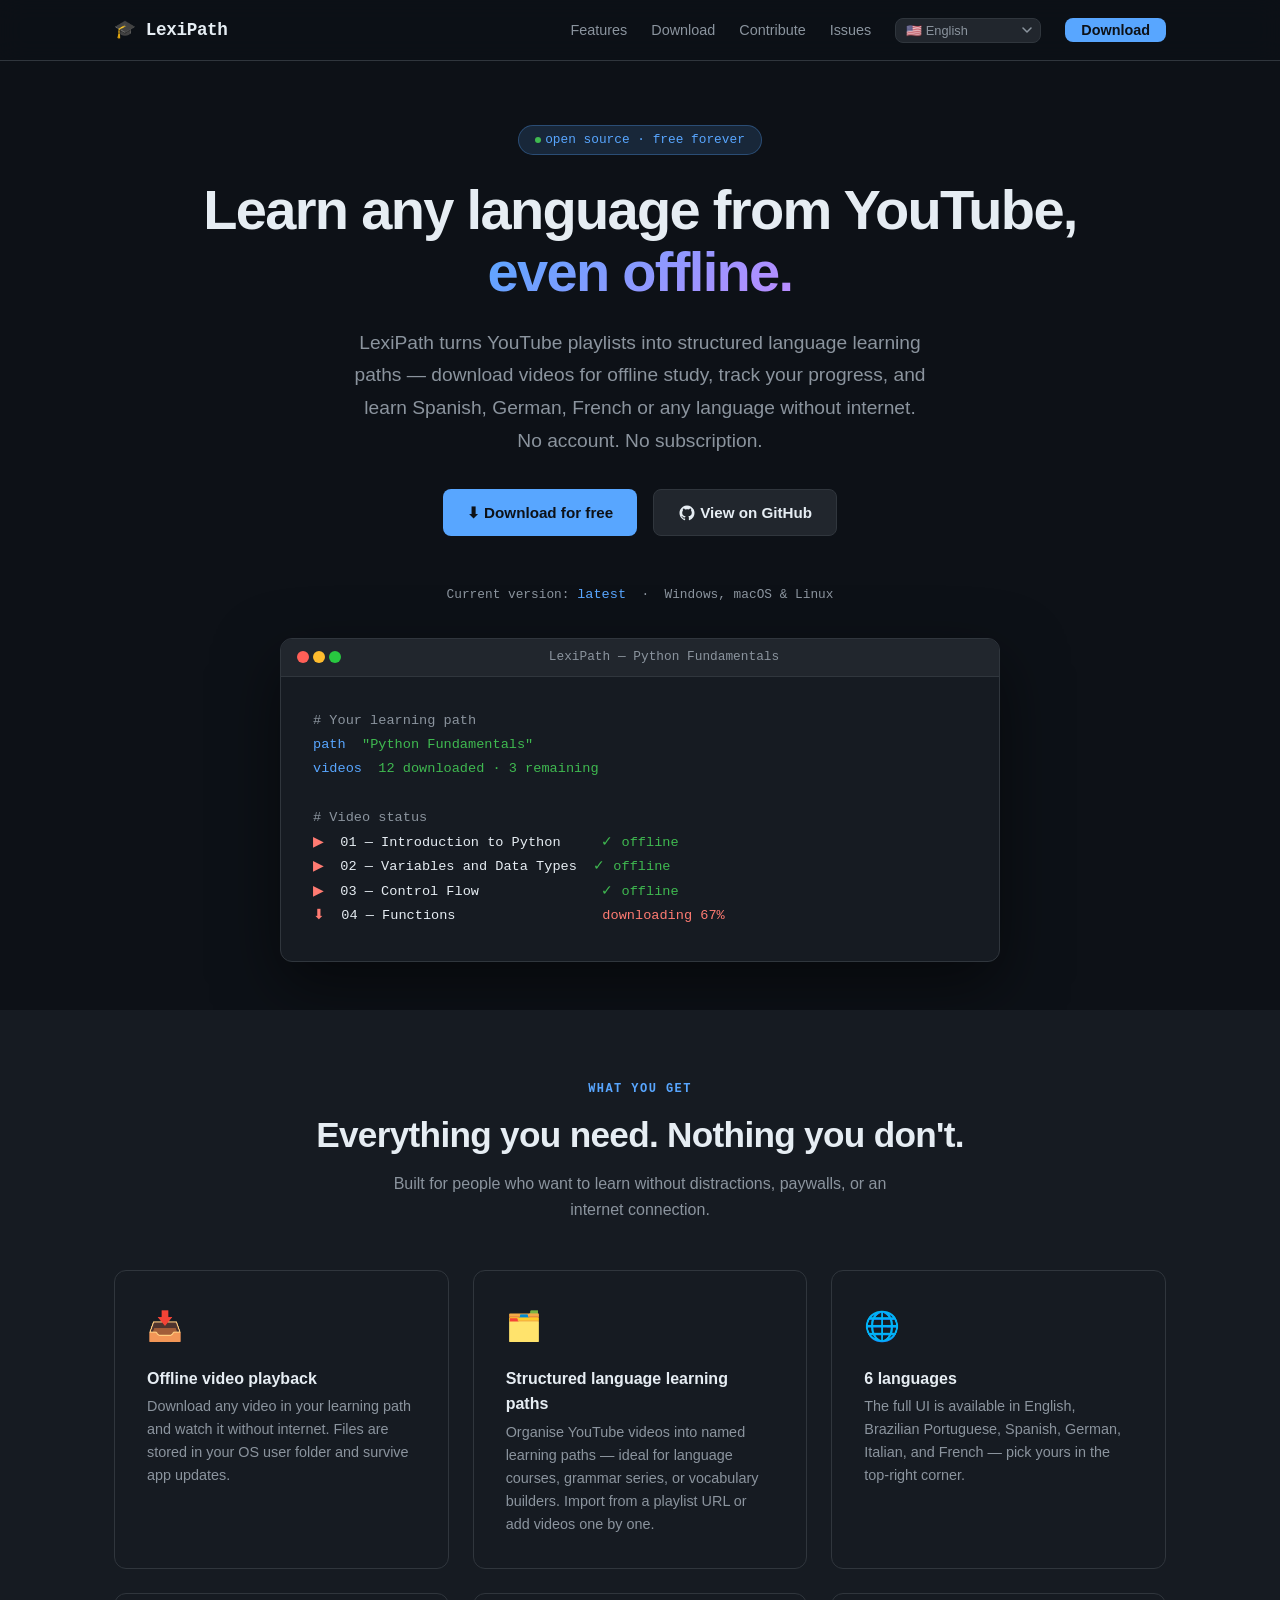
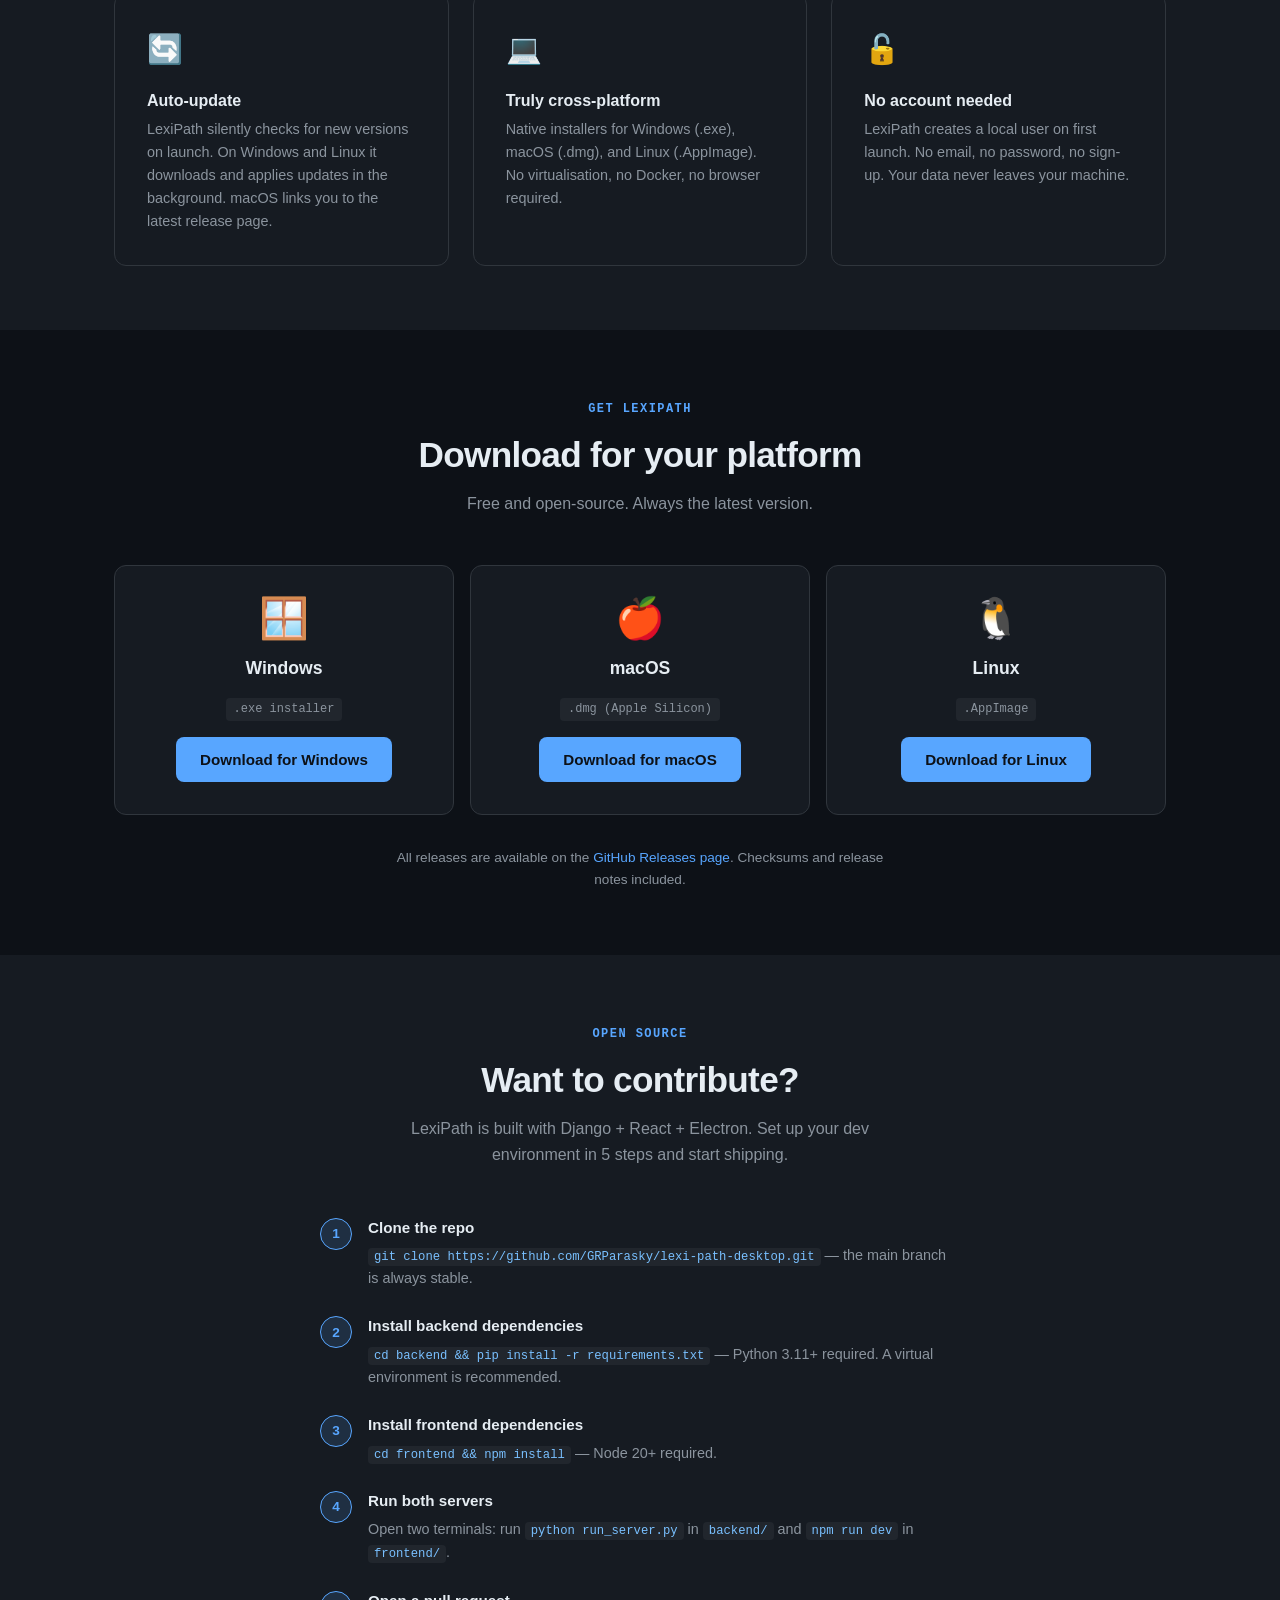
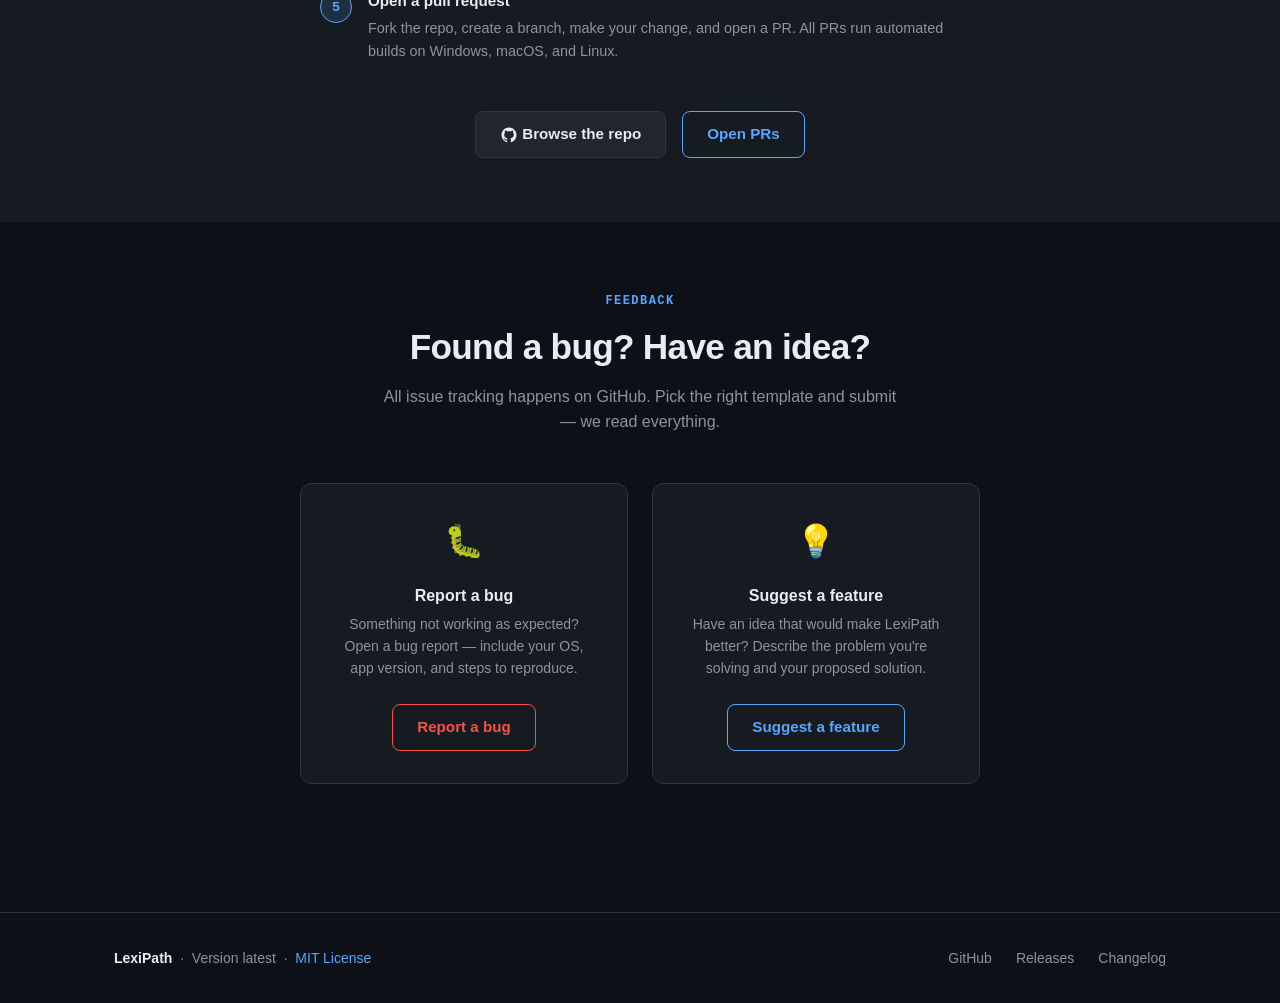
==== index.html @ e7b626ed "feat: Improving SEO of the page" ====
<!DOCTYPE html>
<html lang="en">
<head>
  <meta charset="UTF-8" />
  <meta name="viewport" content="width=device-width, initial-scale=1.0" />

  <title>LexiPath — Language Learning App for YouTube, Offline | Free &amp; Open Source</title>
  <meta name="description"
        content="LexiPath is a free desktop app for language learning from YouTube. Build structured learning paths, download videos for offline study, and learn Spanish, German, French or any language — no account needed. Windows, macOS &amp; Linux." />
  <link rel="canonical" href="https://grparasky.github.io/lexi-path-site/" />

  <meta property="og:type"        content="website" />
  <meta property="og:url"         content="https://grparasky.github.io/lexi-path-site/" />
  <meta property="og:title"       content="LexiPath — Language Learning App for YouTube, Offline" />
  <meta property="og:description" content="Build structured language learning paths from YouTube playlists. Download videos for offline study. Learn Spanish, German, French and more — free, open-source, no account needed." />
  <meta property="og:image"       content="https://grparasky.github.io/lexi-path-site/img/og-image.png" />
  <meta property="og:image:width"  content="1200" />
  <meta property="og:image:height" content="630" />
  <meta property="og:locale"      content="en_US" />
  <meta property="og:site_name"   content="LexiPath" />

  <meta name="twitter:card"        content="summary_large_image" />
  <meta name="twitter:title"       content="LexiPath — Language Learning App for YouTube, Offline" />
  <meta name="twitter:description" content="Build structured language learning paths from YouTube playlists. Download videos for offline study. Learn Spanish, German, French and more — free, open-source, no account needed." />
  <meta name="twitter:image"       content="https://grparasky.github.io/lexi-path-site/img/og-image.png" />

  <script type="application/ld+json">
  {
    "@context": "https://schema.org",
    "@type": "SoftwareApplication",
    "name": "LexiPath",
    "applicationCategory": "EducationApplication",
    "operatingSystem": "Windows, macOS, Linux",
    "description": "LexiPath is a free, open-source offline YouTube learning app. Build learning paths from YouTube playlists and download videos for offline playback.",
    "url": "https://grparasky.github.io/lexi-path-site/",
    "downloadUrl": "https://github.com/GRParasky/lexi-path-desktop/releases/latest",
    "softwareVersion": "1.0.3",
    "releaseNotes": "https://github.com/GRParasky/lexi-path-desktop/blob/master/CHANGELOG.md",
    "license": "https://github.com/GRParasky/lexi-path-desktop/blob/master/LICENSE",
    "author": {
      "@type": "Person",
      "name": "GRParasky",
      "url": "https://github.com/GRParasky"
    },
    "offers": {
      "@type": "Offer",
      "price": "0",
      "priceCurrency": "USD"
    },
    "featureList": [
      "Offline video playback",
      "Learning path builder",
      "YouTube playlist import",
      "Multi-language interface",
      "Auto-update",
      "No account required",
      "Cross-platform"
    ]
  }
  </script>

  <script type="application/ld+json">
  {
    "@context": "https://schema.org",
    "@type": "FAQPage",
    "mainEntity": [
      {
        "@type": "Question",
        "name": "Can I use LexiPath to learn a language?",
        "acceptedAnswer": {
          "@type": "Answer",
          "text": "Yes. LexiPath lets you build structured language learning paths from YouTube playlists. Find YouTube courses for Spanish, German, French, or any language, import the playlist, and study offline at your own pace."
        }
      },
      {
        "@type": "Question",
        "name": "Does LexiPath work without internet?",
        "acceptedAnswer": {
          "@type": "Answer",
          "text": "Yes. LexiPath downloads videos to your local storage so you can watch them without an internet connection. Downloaded files survive app updates and never expire."
        }
      },
      {
        "@type": "Question",
        "name": "Is LexiPath free?",
        "acceptedAnswer": {
          "@type": "Answer",
          "text": "Yes. LexiPath is completely free and open-source under the MIT license. No subscription, no account required, no hidden costs."
        }
      },
      {
        "@type": "Question",
        "name": "Which platforms does LexiPath support?",
        "acceptedAnswer": {
          "@type": "Answer",
          "text": "LexiPath runs natively on Windows (.exe installer), macOS (.dmg, Apple Silicon), and Linux (.AppImage). No browser or virtualisation required."
        }
      },
      {
        "@type": "Question",
        "name": "How do I create a language learning path in LexiPath?",
        "acceptedAnswer": {
          "@type": "Answer",
          "text": "Import a YouTube playlist URL or add individual video URLs to create a named learning path. You can reorder videos, download them for offline playback, and track your progress as you go."
        }
      }
    ]
  }
  </script>

  <link rel="icon" href="data:image/svg+xml,<svg xmlns='http://www.w3.org/2000/svg' viewBox='0 0 100 100'><text y='.9em' font-size='90'>🎓</text></svg>" />
  <link rel="stylesheet" href="style.css" />
</head>

<body>

  <header role="banner">
    <nav class="site-nav" aria-label="Main navigation">
      <div class="container nav-inner">

        <a href="#hero" class="nav-logo" aria-label="LexiPath — back to top">
          🎓 LexiPath
        </a>

        <button
          id="nav-toggle"
          class="nav-toggle"
          aria-expanded="false"
          aria-controls="nav-links"
          aria-label="Open navigation menu"
        >
          <svg class="icon-menu" width="24" height="24" viewBox="0 0 24 24"
               fill="none" stroke="currentColor" stroke-width="2"
               stroke-linecap="round" aria-hidden="true">
            <line x1="3" y1="6" x2="21" y2="6"/>
            <line x1="3" y1="12" x2="21" y2="12"/>
            <line x1="3" y1="18" x2="21" y2="18"/>
          </svg>
          <svg class="icon-close" width="24" height="24" viewBox="0 0 24 24"
               fill="none" stroke="currentColor" stroke-width="2"
               stroke-linecap="round" aria-hidden="true" hidden>
            <line x1="18" y1="6" x2="6" y2="18"/>
            <line x1="6" y1="6" x2="18" y2="18"/>
          </svg>
        </button>

        <ul id="nav-links" class="nav-links" role="list">
          <li><a href="#features"     data-i18n="nav.features">Features</a></li>
          <li><a href="#download"     data-i18n="nav.download">Download</a></li>
          <li><a href="#contributors" data-i18n="nav.contribute">Contribute</a></li>
          <li><a href="#issues"       data-i18n="nav.issues">Issues</a></li>
          <li class="nav-lang-item">
            <select id="lang-select" class="lang-select" aria-label="Select language">
              <option value="en">🇺🇸 English</option>
              <option value="pt-BR">🇧🇷 Português (BR)</option>
              <option value="es">🇪🇸 Español</option>
              <option value="de">🇩🇪 Deutsch</option>
              <option value="it">🇮🇹 Italiano</option>
              <option value="fr">🇫🇷 Français</option>
            </select>
          </li>
          <li>
            <a href="#download" class="nav-cta" aria-label="Download LexiPath"
               data-i18n="nav.cta">Download</a>
          </li>
        </ul>

      </div>
    </nav>
  </header>

  <main id="main-content">

    <!-- HERO -->
    <section id="hero" class="hero" aria-labelledby="hero-heading">
      <div class="container">

        <div class="hero-badge" aria-hidden="true">
          <span class="dot"></span>
          <span data-i18n="hero.badge">open source · free forever</span>
        </div>

        <h1 id="hero-heading">
          <span data-i18n="hero.heading1">Learn any language from YouTube,</span><br />
          <span class="gradient-text" data-i18n="hero.heading2">even offline.</span>
        </h1>

        <p class="hero-tagline" data-i18n="hero.tagline">
          LexiPath turns YouTube playlists into structured language learning paths — download videos for offline study, track your progress, and learn Spanish, German, French or any language without internet. No account. No subscription.
        </p>

        <div class="hero-actions">
          <a href="#download" class="btn btn-primary" data-i18n="hero.btn.download">
            ⬇ Download for free
          </a>
          <a href="https://github.com/GRParasky/lexi-path-desktop"
             class="btn btn-secondary"
             target="_blank"
             rel="noopener noreferrer"
             aria-label="View LexiPath source code on GitHub (opens in new tab)">
            <svg width="18" height="18" viewBox="0 0 24 24" fill="currentColor" aria-hidden="true">
              <path d="M12 2C6.477 2 2 6.484 2 12.017c0 4.425 2.865 8.18 6.839 9.504.5.092.682-.217.682-.483 0-.237-.008-.868-.013-1.703-2.782.605-3.369-1.343-3.369-1.343-.454-1.158-1.11-1.466-1.11-1.466-.908-.62.069-.608.069-.608 1.003.07 1.531 1.032 1.531 1.032.892 1.53 2.341 1.088 2.91.832.092-.647.35-1.088.636-1.338-2.22-.253-4.555-1.113-4.555-4.951 0-1.093.39-1.988 1.029-2.688-.103-.253-.446-1.272.098-2.65 0 0 .84-.27 2.75 1.026A9.564 9.564 0 0112 6.844c.85.004 1.705.115 2.504.337 1.909-1.296 2.747-1.027 2.747-1.027.546 1.379.202 2.398.1 2.651.64.7 1.028 1.595 1.028 2.688 0 3.848-2.339 4.695-4.566 4.943.359.309.678.92.678 1.855 0 1.338-.012 2.419-.012 2.747 0 .268.18.58.688.482A10.019 10.019 0 0022 12.017C22 6.484 17.522 2 12 2z"/>
            </svg>
            <span data-i18n="hero.btn.github">View on GitHub</span>
          </a>
        </div>

        <p class="hero-version">
          <span data-i18n="hero.version">Current version:</span>
          <span id="version-badge" class="version-loading">loading…</span>
          &nbsp;·&nbsp;
          <span data-i18n="hero.platforms">Windows, macOS &amp; Linux</span>
        </p>

        <div class="hero-mockup" role="img"
             aria-label="LexiPath app interface showing a learning path with downloaded videos">
          <div class="mockup-bar" aria-hidden="true">
            <span class="mockup-dot"></span>
            <span class="mockup-dot"></span>
            <span class="mockup-dot"></span>
            <span class="mockup-title">LexiPath — Python Fundamentals</span>
          </div>
          <div class="mockup-body" aria-hidden="true">
            <p class="line-comment"># Your learning path</p>
            <p><span class="line-key">path</span>   &nbsp;<span class="line-value">"Python Fundamentals"</span></p>
            <p><span class="line-key">videos</span> &nbsp;<span class="line-value">12 downloaded · 3 remaining</span></p>
            <br />
            <p class="line-comment"># Video status</p>
            <p><span class="line-label">▶</span>&nbsp; 01 — Introduction to Python&nbsp;&nbsp;&nbsp;&nbsp;&nbsp;<span class="line-value">✓ offline</span></p>
            <p><span class="line-label">▶</span>&nbsp; 02 — Variables and Data Types&nbsp;&nbsp;<span class="line-value">✓ offline</span></p>
            <p><span class="line-label">▶</span>&nbsp; 03 — Control Flow&nbsp;&nbsp;&nbsp;&nbsp;&nbsp;&nbsp;&nbsp;&nbsp;&nbsp;&nbsp;&nbsp;&nbsp;&nbsp;&nbsp;&nbsp;<span class="line-value">✓ offline</span></p>
            <p><span class="line-label">⬇</span>&nbsp; 04 — Functions&nbsp;&nbsp;&nbsp;&nbsp;&nbsp;&nbsp;&nbsp;&nbsp;&nbsp;&nbsp;&nbsp;&nbsp;&nbsp;&nbsp;&nbsp;&nbsp;&nbsp;&nbsp;<span class="line-label">downloading 67%</span></p>
          </div>
        </div>

      </div>
    </section>

    <!-- FEATURES -->
    <section id="features" class="section section-alt"
             aria-labelledby="features-heading">
      <div class="container">

        <header class="section-header">
          <span class="section-label" data-i18n="features.label">What you get</span>
          <h2 id="features-heading" data-i18n="features.heading">Everything you need. Nothing you don't.</h2>
          <p data-i18n="features.desc">Built for people who want to learn without distractions, paywalls, or an internet connection.</p>
        </header>

        <div class="features-grid" role="list">

          <article class="feature-card" role="listitem">
            <span class="feature-icon" aria-hidden="true">📥</span>
            <h3 data-i18n="features.offline.title">Offline video playback</h3>
            <p data-i18n="features.offline.desc">Download any video in your learning path and watch it without internet. Files are stored in your OS user folder and survive app updates.</p>
          </article>

          <article class="feature-card" role="listitem">
            <span class="feature-icon" aria-hidden="true">🗂️</span>
            <h3 data-i18n="features.paths.title">Structured language learning paths</h3>
            <p data-i18n="features.paths.desc">Organise YouTube videos into named learning paths — ideal for language courses, grammar series, or vocabulary builders. Import from a playlist URL or add videos one by one.</p>
          </article>

          <article class="feature-card" role="listitem">
            <span class="feature-icon" aria-hidden="true">🌐</span>
            <h3 data-i18n="features.languages.title">6 languages</h3>
            <p data-i18n="features.languages.desc">The full UI is available in English, Brazilian Portuguese, Spanish, German, Italian, and French — pick yours in the top-right corner.</p>
          </article>

          <article class="feature-card" role="listitem">
            <span class="feature-icon" aria-hidden="true">🔄</span>
            <h3 data-i18n="features.updates.title">Auto-update</h3>
            <p data-i18n="features.updates.desc">LexiPath silently checks for new versions on launch. On Windows and Linux it downloads and applies updates in the background. macOS links you to the latest release page.</p>
          </article>

          <article class="feature-card" role="listitem">
            <span class="feature-icon" aria-hidden="true">💻</span>
            <h3 data-i18n="features.crossplatform.title">Truly cross-platform</h3>
            <p data-i18n="features.crossplatform.desc">Native installers for Windows (.exe), macOS (.dmg), and Linux (.AppImage). No virtualisation, no Docker, no browser required.</p>
          </article>

          <article class="feature-card" role="listitem">
            <span class="feature-icon" aria-hidden="true">🔓</span>
            <h3 data-i18n="features.noaccount.title">No account needed</h3>
            <p data-i18n="features.noaccount.desc">LexiPath creates a local user on first launch. No email, no password, no sign-up. Your data never leaves your machine.</p>
          </article>

        </div>
      </div>
    </section>

    <!-- DOWNLOAD -->
    <section id="download" class="section" aria-labelledby="download-heading">
      <div class="container">

        <header class="section-header">
          <span class="section-label" data-i18n="download.label">Get LexiPath</span>
          <h2 id="download-heading" data-i18n="download.heading">Download for your platform</h2>
          <p data-i18n="download.desc">Free and open-source. Always the latest version.</p>
        </header>

        <div class="download-grid">

          <div class="download-card">
            <span class="download-icon" aria-hidden="true">🪟</span>
            <h3>Windows</h3>
            <span class="file-type" data-i18n="download.windows.filetype">.exe installer</span>
            <a id="dl-windows"
               href="https://github.com/GRParasky/lexi-path-desktop/releases/latest"
               class="btn btn-primary"
               download
               aria-label="Download LexiPath for Windows"
               data-i18n="download.windows.btn">
              Download for Windows
            </a>
          </div>

          <div class="download-card">
            <span class="download-icon" aria-hidden="true">🍎</span>
            <h3>macOS</h3>
            <span class="file-type" data-i18n="download.mac.filetype">.dmg (Apple Silicon)</span>
            <a id="dl-mac"
               href="https://github.com/GRParasky/lexi-path-desktop/releases/latest"
               class="btn btn-primary"
               download
               aria-label="Download LexiPath for macOS Apple Silicon"
               data-i18n="download.mac.btn">
              Download for macOS
            </a>
          </div>

          <div class="download-card">
            <span class="download-icon" aria-hidden="true">🐧</span>
            <h3>Linux</h3>
            <span class="file-type" data-i18n="download.linux.filetype">.AppImage</span>
            <a id="dl-linux"
               href="https://github.com/GRParasky/lexi-path-desktop/releases/latest"
               class="btn btn-primary"
               download
               aria-label="Download LexiPath for Linux"
               data-i18n="download.linux.btn">
              Download for Linux
            </a>
          </div>

        </div>

        <p class="download-note" data-i18n-html="download.note">
          All releases are available on the
          <a href="https://github.com/GRParasky/lexi-path-desktop/releases"
             target="_blank" rel="noopener noreferrer">GitHub Releases page</a>.
          Checksums and release notes included.
        </p>

      </div>
    </section>

    <!-- CONTRIBUTORS -->
    <section id="contributors" class="section section-alt"
             aria-labelledby="contributors-heading">
      <div class="container">

        <header class="section-header">
          <span class="section-label" data-i18n="contributors.label">Open source</span>
          <h2 id="contributors-heading" data-i18n="contributors.heading">Want to contribute?</h2>
          <p data-i18n="contributors.desc">LexiPath is built with Django + React + Electron. Set up your dev environment in 5 steps and start shipping.</p>
        </header>

        <ol class="steps-list" aria-label="Development setup steps">

          <li class="step-item">
            <span class="step-num" aria-hidden="true">1</span>
            <div class="step-content">
              <h3 data-i18n="contributors.step1.title">Clone the repo</h3>
              <p data-i18n-html="contributors.step1.desc"><code>git clone https://github.com/GRParasky/lexi-path-desktop.git</code> — the main branch is always stable.</p>
            </div>
          </li>

          <li class="step-item">
            <span class="step-num" aria-hidden="true">2</span>
            <div class="step-content">
              <h3 data-i18n="contributors.step2.title">Install backend dependencies</h3>
              <p data-i18n-html="contributors.step2.desc"><code>cd backend &amp;&amp; pip install -r requirements.txt</code> — Python 3.11+ required. A virtual environment is recommended.</p>
            </div>
          </li>

          <li class="step-item">
            <span class="step-num" aria-hidden="true">3</span>
            <div class="step-content">
              <h3 data-i18n="contributors.step3.title">Install frontend dependencies</h3>
              <p data-i18n-html="contributors.step3.desc"><code>cd frontend &amp;&amp; npm install</code> — Node 20+ required.</p>
            </div>
          </li>

          <li class="step-item">
            <span class="step-num" aria-hidden="true">4</span>
            <div class="step-content">
              <h3 data-i18n="contributors.step4.title">Run both servers</h3>
              <p data-i18n-html="contributors.step4.desc">Open two terminals: run <code>python run_server.py</code> in <code>backend/</code> and <code>npm run dev</code> in <code>frontend/</code>.</p>
            </div>
          </li>

          <li class="step-item">
            <span class="step-num" aria-hidden="true">5</span>
            <div class="step-content">
              <h3 data-i18n="contributors.step5.title">Open a pull request</h3>
              <p data-i18n="contributors.step5.desc">Fork the repo, create a branch, make your change, and open a PR. All PRs run automated builds on Windows, macOS, and Linux.</p>
            </div>
          </li>

        </ol>

        <div class="contributors-cta">
          <a href="https://github.com/GRParasky/lexi-path-desktop"
             class="btn btn-secondary"
             target="_blank"
             rel="noopener noreferrer"
             aria-label="View LexiPath repository on GitHub (opens in new tab)">
            <svg width="18" height="18" viewBox="0 0 24 24" fill="currentColor" aria-hidden="true">
              <path d="M12 2C6.477 2 2 6.484 2 12.017c0 4.425 2.865 8.18 6.839 9.504.5.092.682-.217.682-.483 0-.237-.008-.868-.013-1.703-2.782.605-3.369-1.343-3.369-1.343-.454-1.158-1.11-1.466-1.11-1.466-.908-.62.069-.608.069-.608 1.003.07 1.531 1.032 1.531 1.032.892 1.53 2.341 1.088 2.91.832.092-.647.35-1.088.636-1.338-2.22-.253-4.555-1.113-4.555-4.951 0-1.093.39-1.988 1.029-2.688-.103-.253-.446-1.272.098-2.65 0 0 .84-.27 2.75 1.026A9.564 9.564 0 0112 6.844c.85.004 1.705.115 2.504.337 1.909-1.296 2.747-1.027 2.747-1.027.546 1.379.202 2.398.1 2.651.64.7 1.028 1.595 1.028 2.688 0 3.848-2.339 4.695-4.566 4.943.359.309.678.92.678 1.855 0 1.338-.012 2.419-.012 2.747 0 .268.18.58.688.482A10.019 10.019 0 0022 12.017C22 6.484 17.522 2 12 2z"/>
            </svg>
            <span data-i18n="contributors.btn.repo">Browse the repo</span>
          </a>
          <a href="https://github.com/GRParasky/lexi-path-desktop/pulls"
             class="btn btn-ghost"
             target="_blank"
             rel="noopener noreferrer"
             aria-label="View open pull requests on GitHub (opens in new tab)"
             data-i18n="contributors.btn.prs">
            Open PRs
          </a>
        </div>

      </div>
    </section>

    <!-- ISSUES -->
    <section id="issues" class="section" aria-labelledby="issues-heading">
      <div class="container">

        <header class="section-header">
          <span class="section-label" data-i18n="issues.label">Feedback</span>
          <h2 id="issues-heading" data-i18n="issues.heading">Found a bug? Have an idea?</h2>
          <p data-i18n="issues.desc">All issue tracking happens on GitHub. Pick the right template and submit — we read everything.</p>
        </header>

        <div class="issues-grid">

          <div class="issue-card bug">
            <span class="issue-icon" aria-hidden="true">🐛</span>
            <h3 data-i18n="issues.bug.title">Report a bug</h3>
            <p data-i18n="issues.bug.desc">Something not working as expected? Open a bug report — include your OS, app version, and steps to reproduce.</p>
            <a href="https://github.com/GRParasky/lexi-path-desktop/issues/new?template=bug_report.md"
               class="btn btn-danger"
               target="_blank"
               rel="noopener noreferrer"
               aria-label="Open a bug report on GitHub (opens in new tab)"
               data-i18n="issues.bug.btn">
              Report a bug
            </a>
          </div>

          <div class="issue-card feature">
            <span class="issue-icon" aria-hidden="true">💡</span>
            <h3 data-i18n="issues.feature.title">Suggest a feature</h3>
            <p data-i18n="issues.feature.desc">Have an idea that would make LexiPath better? Describe the problem you're solving and your proposed solution.</p>
            <a href="https://github.com/GRParasky/lexi-path-desktop/issues/new?template=feature_request.md"
               class="btn btn-ghost"
               target="_blank"
               rel="noopener noreferrer"
               aria-label="Open a feature request on GitHub (opens in new tab)"
               data-i18n="issues.feature.btn">
              Suggest a feature
            </a>
          </div>

        </div>

      </div>
    </section>

  </main>

  <footer class="site-footer" role="contentinfo">
    <div class="container footer-inner">

      <p class="footer-left">
        <strong>LexiPath</strong> &nbsp;·&nbsp;
        <span data-i18n="footer.version">Version</span> <span id="footer-version">…</span> &nbsp;·&nbsp;
        <a href="https://github.com/GRParasky/lexi-path-desktop/blob/master/LICENSE"
           target="_blank"
           rel="noopener noreferrer"
           data-i18n="footer.license">
          MIT License
        </a>
      </p>

      <ul class="footer-links" role="list">
        <li><a href="https://github.com/GRParasky/lexi-path-desktop" target="_blank" rel="noopener noreferrer">GitHub</a></li>
        <li><a href="https://github.com/GRParasky/lexi-path-desktop/releases" target="_blank" rel="noopener noreferrer">Releases</a></li>
        <li><a href="https://github.com/GRParasky/lexi-path-desktop/blob/master/CHANGELOG.md" target="_blank" rel="noopener noreferrer">Changelog</a></li>
      </ul>

    </div>
  </footer>

  <!-- i18n must load before main.js so language is applied on first paint -->
  <script src="i18n.js" defer></script>
  <script src="main.js" defer></script>

</body>
</html>
---- style.css ----
/* =============================================================
   LexiPath — Landing Page Stylesheet
   Topics covered: #3 Design system, #14 Responsive, #15 Performance
   ============================================================= */

/* -----------------------------------------------------------
   1. DESIGN SYSTEM — CSS custom properties (variables)
   These are defined once and reused everywhere. Changing one
   variable here updates the entire page automatically.
   ----------------------------------------------------------- */
:root {
  /* Colours */
  --bg-base:       #0d1117;   /* page background — very dark, like GitHub dark */
  --bg-surface:    #161b22;   /* card / section backgrounds */
  --bg-elevated:   #21262d;   /* hover states, inputs */
  --border:        #30363d;   /* subtle borders */

  --text-primary:  #e6edf3;   /* headings and body */
  --text-muted:    #8b949e;   /* secondary text, captions */
  --text-code:     #79c0ff;   /* inline code and monospace snippets */

  --accent:        #58a6ff;   /* primary blue — buttons, links, highlights */
  --accent-hover:  #79c0ff;   /* lighter on hover */
  --accent-dim:    rgba(88, 166, 255, 0.15); /* subtle tinted backgrounds */

  --green:         #3fb950;   /* success / "available" badges */
  --orange:        #d29922;   /* warning / secondary CTA */

  /* Typography */
  --font-sans: -apple-system, BlinkMacSystemFont, "Segoe UI", Roboto,
               Helvetica, Arial, sans-serif;
  --font-mono: "SFMono-Regular", Consolas, "Liberation Mono", Menlo,
               Courier, monospace;

  /* Spacing scale */
  --space-xs:  0.25rem;   /*  4px */
  --space-sm:  0.5rem;    /*  8px */
  --space-md:  1rem;      /* 16px */
  --space-lg:  1.5rem;    /* 24px */
  --space-xl:  2rem;      /* 32px */
  --space-2xl: 3rem;      /* 48px */
  --space-3xl: 4rem;      /* 64px */

  /* Layout */
  --max-width:     1100px;
  --border-radius: 8px;
  --border-radius-lg: 12px;

  /* Transitions */
  --transition: 200ms ease;
}

/* -----------------------------------------------------------
   2. RESET & BASE
   Removes browser default styles so we start from a clean slate.
   ----------------------------------------------------------- */
*, *::before, *::after {
  box-sizing: border-box;
  margin: 0;
  padding: 0;
}

html {
  scroll-behavior: smooth;            /* smooth scroll for nav anchor links */
  font-size: 16px;
}

body {
  font-family: var(--font-sans);
  background-color: var(--bg-base);
  color: var(--text-primary);
  line-height: 1.6;
  -webkit-font-smoothing: antialiased;
}

img {
  max-width: 100%;
  display: block;
}

a {
  color: var(--accent);
  text-decoration: none;
  transition: color var(--transition);
}

a:hover {
  color: var(--accent-hover);
}

a:focus-visible,
button:focus-visible {
  outline: 2px solid var(--accent);
  outline-offset: 3px;
  border-radius: 3px;
}

/* -----------------------------------------------------------
   3. LAYOUT UTILITY
   .container centres content and caps max width.
   Used in every section.
   ----------------------------------------------------------- */
.container {
  width: 100%;
  max-width: var(--max-width);
  margin-inline: auto;             /* shorthand for margin-left + margin-right auto */
  padding-inline: var(--space-lg); /* horizontal padding so content doesn't touch edges */
}

/* -----------------------------------------------------------
   4. NAVIGATION
   ----------------------------------------------------------- */
.site-nav {
  position: sticky;        /* stays at top as you scroll */
  top: 0;
  z-index: 100;
  background-color: rgba(13, 17, 23, 0.92); /* slightly transparent */
  backdrop-filter: blur(12px);              /* frosted glass blur */
  border-bottom: 1px solid var(--border);
}

.nav-inner {
  display: flex;
  align-items: center;
  justify-content: space-between;
  height: 60px;
}

.nav-logo {
  font-family: var(--font-mono);
  font-size: 1.1rem;
  font-weight: 700;
  color: var(--text-primary);
  letter-spacing: -0.02em;
}

.nav-logo:hover {
  color: var(--accent);
}

.nav-links {
  display: flex;
  gap: var(--space-lg);
  list-style: none;
}

.nav-links a {
  font-size: 0.9rem;
  color: var(--text-muted);
  transition: color var(--transition);
}

.nav-links a:hover {
  color: var(--text-primary);
}

.nav-cta {
  background-color: var(--accent);
  color: #0d1117 !important;       /* dark text on light button for contrast */
  padding: var(--space-xs) var(--space-md);
  border-radius: var(--border-radius);
  font-weight: 600;
  font-size: 0.875rem;
}

.nav-cta:hover {
  background-color: var(--accent-hover) !important;
  color: #0d1117 !important;
}

/* Language selector */
.nav-lang-item {
  display: flex;
  align-items: center;
}

.lang-select {
  appearance: none;
  -webkit-appearance: none;
  background-color: var(--bg-elevated);
  background-image: url("data:image/svg+xml,%3Csvg xmlns='http://www.w3.org/2000/svg' width='10' height='6' viewBox='0 0 10 6'%3E%3Cpath d='M1 1l4 4 4-4' stroke='%238b949e' stroke-width='1.5' fill='none' stroke-linecap='round' stroke-linejoin='round'/%3E%3C/svg%3E");
  background-repeat: no-repeat;
  background-position: right 8px center;
  border: 1px solid var(--border);
  border-radius: var(--border-radius);
  color: var(--text-muted);
  font-size: 0.8rem;
  font-family: var(--font-sans);
  padding: 4px 26px 4px 10px;
  cursor: pointer;
  transition: border-color var(--transition), color var(--transition);
}

.lang-select:hover {
  border-color: var(--accent);
  color: var(--text-primary);
}

.lang-select:focus-visible {
  outline: 2px solid var(--accent);
  outline-offset: 2px;
}

/* Dark option background for browsers that support it */
.lang-select option {
  background-color: var(--bg-surface);
  color: var(--text-primary);
}

/* Mobile nav toggle button */
.nav-toggle {
  display: none;
  background: none;
  border: none;
  cursor: pointer;
  padding: var(--space-xs);
  color: var(--text-primary);
}

.nav-toggle svg {
  display: block;
}

/* -----------------------------------------------------------
   5. HERO SECTION
   ----------------------------------------------------------- */
.hero {
  padding: var(--space-3xl) 0 var(--space-2xl);
  text-align: center;
}

.hero-badge {
  display: inline-flex;
  align-items: center;
  gap: var(--space-xs);
  background-color: var(--accent-dim);
  border: 1px solid rgba(88, 166, 255, 0.3);
  border-radius: 999px;          /* pill shape */
  padding: var(--space-xs) var(--space-md);
  font-size: 0.8rem;
  color: var(--accent);
  margin-bottom: var(--space-lg);
  font-family: var(--font-mono);
}

.hero-badge .dot {
  width: 6px;
  height: 6px;
  border-radius: 50%;
  background-color: var(--green);
  animation: pulse 2s ease-in-out infinite;
}

@keyframes pulse {
  0%, 100% { opacity: 1; }
  50%       { opacity: 0.4; }
}

.hero h1 {
  font-size: clamp(2.2rem, 5vw, 3.5rem); /* clamp = responsive font size */
  font-weight: 800;
  letter-spacing: -0.03em;
  line-height: 1.1;
  margin-bottom: var(--space-lg);
}

.hero h1 .gradient-text {
  background: linear-gradient(135deg, var(--accent) 0%, #bc8cff 100%);
  -webkit-background-clip: text;
  -webkit-text-fill-color: transparent;
  background-clip: text;
}

.hero-tagline {
  font-size: clamp(1rem, 2vw, 1.2rem);
  color: var(--text-muted);
  max-width: 580px;
  margin-inline: auto;
  margin-bottom: var(--space-xl);
  line-height: 1.7;
}

.hero-actions {
  display: flex;
  gap: var(--space-md);
  justify-content: center;
  flex-wrap: wrap;
  margin-bottom: var(--space-2xl);
}

/* Version badge under the CTA buttons */
.hero-version {
  font-family: var(--font-mono);
  font-size: 0.8rem;
  color: var(--text-muted);
  margin-bottom: var(--space-xl);
}

.hero-version #version-badge {
  color: var(--accent);
}

/* Mock terminal window to replace a screenshot */
.hero-mockup {
  background-color: var(--bg-surface);
  border: 1px solid var(--border);
  border-radius: var(--border-radius-lg);
  max-width: 720px;
  margin-inline: auto;
  overflow: hidden;
  box-shadow: 0 24px 64px rgba(0, 0, 0, 0.5);
}

.mockup-bar {
  display: flex;
  align-items: center;
  gap: var(--space-xs);
  padding: var(--space-sm) var(--space-md);
  background-color: var(--bg-elevated);
  border-bottom: 1px solid var(--border);
}

.mockup-dot {
  width: 12px;
  height: 12px;
  border-radius: 50%;
}

.mockup-dot:nth-child(1) { background-color: #ff5f57; }
.mockup-dot:nth-child(2) { background-color: #febc2e; }
.mockup-dot:nth-child(3) { background-color: #28c840; }

.mockup-title {
  flex: 1;
  text-align: center;
  font-size: 0.8rem;
  color: var(--text-muted);
  font-family: var(--font-mono);
}

.mockup-body {
  padding: var(--space-xl);
  font-family: var(--font-mono);
  font-size: 0.85rem;
  line-height: 1.8;
  text-align: left;
}

.mockup-body .line-comment { color: var(--text-muted); }
.mockup-body .line-key     { color: var(--accent); }
.mockup-body .line-value   { color: var(--green); }
.mockup-body .line-label   { color: #ff7b72; }

/* -----------------------------------------------------------
   6. BUTTONS
   ----------------------------------------------------------- */
.btn {
  display: inline-flex;
  align-items: center;
  gap: var(--space-xs);
  padding: 0.65rem var(--space-lg);
  border-radius: var(--border-radius);
  font-size: 0.95rem;
  font-weight: 600;
  cursor: pointer;
  border: none;
  transition: background-color var(--transition), color var(--transition),
              transform var(--transition), box-shadow var(--transition);
  text-decoration: none;
  white-space: nowrap;
}

.btn:active {
  transform: translateY(1px);
}

.btn-primary {
  background-color: var(--accent);
  color: #0d1117;
}

.btn-primary:hover {
  background-color: var(--accent-hover);
  color: #0d1117;
  box-shadow: 0 0 0 3px var(--accent-dim);
}

.btn-secondary {
  background-color: var(--bg-elevated);
  color: var(--text-primary);
  border: 1px solid var(--border);
}

.btn-secondary:hover {
  background-color: #2d333b;
  border-color: var(--accent);
  color: var(--text-primary);
}

.btn-ghost {
  background-color: transparent;
  color: var(--accent);
  border: 1px solid var(--accent);
}

.btn-ghost:hover {
  background-color: var(--accent-dim);
  color: var(--accent-hover);
}

.btn-danger {
  background-color: transparent;
  color: #f85149;
  border: 1px solid #f85149;
}

.btn-danger:hover {
  background-color: rgba(248, 81, 73, 0.12);
}

/* -----------------------------------------------------------
   7. SECTION LAYOUT HELPERS
   ----------------------------------------------------------- */
.section {
  padding: var(--space-3xl) 0;
}

.section-alt {
  background-color: var(--bg-surface);  /* alternating background for visual rhythm */
}

.section-header {
  text-align: center;
  margin-bottom: var(--space-2xl);
}

.section-label {
  display: inline-block;
  font-family: var(--font-mono);
  font-size: 0.75rem;
  font-weight: 700;
  letter-spacing: 0.12em;
  text-transform: uppercase;
  color: var(--accent);
  margin-bottom: var(--space-sm);
}

.section-header h2 {
  font-size: clamp(1.6rem, 3vw, 2.2rem);
  font-weight: 700;
  letter-spacing: -0.02em;
  margin-bottom: var(--space-sm);
}

.section-header p {
  font-size: 1rem;
  color: var(--text-muted);
  max-width: 520px;
  margin-inline: auto;
}

/* -----------------------------------------------------------
   8. FEATURES SECTION
   ----------------------------------------------------------- */
.features-grid {
  display: grid;
  grid-template-columns: repeat(auto-fit, minmax(280px, 1fr));
  gap: var(--space-lg);
}

.feature-card {
  background-color: var(--bg-surface);
  border: 1px solid var(--border);
  border-radius: var(--border-radius-lg);
  padding: var(--space-xl);
  transition: border-color var(--transition), transform var(--transition),
              box-shadow var(--transition);
}

.feature-card:hover {
  border-color: var(--accent);
  transform: translateY(-3px);
  box-shadow: 0 8px 24px rgba(0, 0, 0, 0.3);
}

.feature-icon {
  font-size: 1.8rem;
  margin-bottom: var(--space-md);
  display: block;
}

.feature-card h3 {
  font-size: 1rem;
  font-weight: 600;
  margin-bottom: var(--space-xs);
}

.feature-card p {
  font-size: 0.9rem;
  color: var(--text-muted);
  line-height: 1.6;
}

/* -----------------------------------------------------------
   9. DOWNLOAD SECTION
   ----------------------------------------------------------- */
.download-grid {
  display: grid;
  grid-template-columns: repeat(auto-fit, minmax(240px, 1fr));
  gap: var(--space-md);
  margin-bottom: var(--space-xl);
}

.download-card {
  background-color: var(--bg-surface);
  border: 1px solid var(--border);
  border-radius: var(--border-radius-lg);
  padding: var(--space-xl);
  display: flex;
  flex-direction: column;
  align-items: center;
  text-align: center;
  gap: var(--space-md);
  transition: border-color var(--transition), box-shadow var(--transition);
}

.download-card:hover {
  border-color: var(--accent);
  box-shadow: 0 4px 20px rgba(88, 166, 255, 0.1);
}

.download-icon {
  font-size: 2.5rem;
  line-height: 1;
}

.download-card h3 {
  font-size: 1.1rem;
  font-weight: 600;
}

.download-card .file-type {
  font-family: var(--font-mono);
  font-size: 0.75rem;
  color: var(--text-muted);
  background-color: var(--bg-elevated);
  padding: 2px 8px;
  border-radius: 4px;
}

.download-note {
  text-align: center;
  font-size: 0.85rem;
  color: var(--text-muted);
  max-width: 520px;
  margin-inline: auto;
}

.download-note a {
  color: var(--accent);
}

/* Version loading state */
.version-loading {
  color: var(--text-muted);
  font-family: var(--font-mono);
  font-size: 0.85rem;
}

/* -----------------------------------------------------------
   10. CONTRIBUTORS SECTION
   ----------------------------------------------------------- */
.steps-list {
  list-style: none;
  counter-reset: step-counter;
  display: flex;
  flex-direction: column;
  gap: var(--space-lg);
  max-width: 640px;
  margin-inline: auto;
  margin-bottom: var(--space-2xl);
}

.step-item {
  counter-increment: step-counter;
  display: flex;
  gap: var(--space-md);
  align-items: flex-start;
}

.step-num {
  flex-shrink: 0;
  width: 32px;
  height: 32px;
  border-radius: 50%;
  background-color: var(--accent-dim);
  border: 1px solid var(--accent);
  color: var(--accent);
  font-weight: 700;
  font-size: 0.85rem;
  display: flex;
  align-items: center;
  justify-content: center;
  margin-top: 2px;
}

.step-content h3 {
  font-size: 0.95rem;
  font-weight: 600;
  margin-bottom: var(--space-xs);
}

.step-content p {
  font-size: 0.9rem;
  color: var(--text-muted);
  line-height: 1.6;
}

code {
  font-family: var(--font-mono);
  font-size: 0.85em;
  background-color: var(--bg-elevated);
  color: var(--text-code);
  padding: 2px 6px;
  border-radius: 4px;
  white-space: nowrap;
}

.contributors-cta {
  display: flex;
  gap: var(--space-md);
  justify-content: center;
  flex-wrap: wrap;
}

/* -----------------------------------------------------------
   11. ISSUES SECTION
   ----------------------------------------------------------- */
.issues-grid {
  display: grid;
  grid-template-columns: 1fr 1fr;
  gap: var(--space-lg);
  max-width: 680px;
  margin-inline: auto;
}

.issue-card {
  background-color: var(--bg-surface);
  border: 1px solid var(--border);
  border-radius: var(--border-radius-lg);
  padding: var(--space-xl);
  text-align: center;
  transition: border-color var(--transition), transform var(--transition);
}

.issue-card:hover {
  transform: translateY(-2px);
}

.issue-card.bug:hover    { border-color: #f85149; }
.issue-card.feature:hover { border-color: var(--green); }

.issue-icon {
  font-size: 2rem;
  margin-bottom: var(--space-md);
  display: block;
}

.issue-card h3 {
  font-size: 1rem;
  font-weight: 600;
  margin-bottom: var(--space-xs);
}

.issue-card p {
  font-size: 0.875rem;
  color: var(--text-muted);
  margin-bottom: var(--space-lg);
  line-height: 1.6;
}

/* -----------------------------------------------------------
   12. FOOTER
   ----------------------------------------------------------- */
.site-footer {
  border-top: 1px solid var(--border);
  padding: var(--space-xl) 0;
  margin-top: var(--space-3xl);
}

.footer-inner {
  display: flex;
  align-items: center;
  justify-content: space-between;
  flex-wrap: wrap;
  gap: var(--space-md);
}

.footer-left {
  font-size: 0.875rem;
  color: var(--text-muted);
}

.footer-left strong {
  color: var(--text-primary);
}

.footer-links {
  display: flex;
  gap: var(--space-lg);
  list-style: none;
}

.footer-links a {
  font-size: 0.875rem;
  color: var(--text-muted);
}

.footer-links a:hover {
  color: var(--text-primary);
}

/* -----------------------------------------------------------
   13. RESPONSIVE DESIGN (mobile-first breakpoints)
   ----------------------------------------------------------- */

/* Tablets: ≤768px */
@media (max-width: 768px) {
  .nav-links {
    display: none;        /* hidden by default on mobile */
    position: absolute;
    top: 60px;
    left: 0;
    right: 0;
    flex-direction: column;
    background-color: var(--bg-surface);
    border-bottom: 1px solid var(--border);
    padding: var(--space-md);
    gap: var(--space-md);
    z-index: 99;
  }

  .nav-links.open {
    display: flex;        /* shown when hamburger is clicked (JS adds .open) */
  }

  .nav-toggle {
    display: flex;
  }

  .issues-grid {
    grid-template-columns: 1fr;
  }

  .footer-inner {
    flex-direction: column;
    text-align: center;
  }
}

/* Small phones: ≤480px */
@media (max-width: 480px) {
  .hero-actions {
    flex-direction: column;
    align-items: stretch;
  }

  .hero-actions .btn {
    justify-content: center;
  }

  .features-grid {
    grid-template-columns: 1fr;
  }

  .download-grid {
    grid-template-columns: 1fr;
  }
}
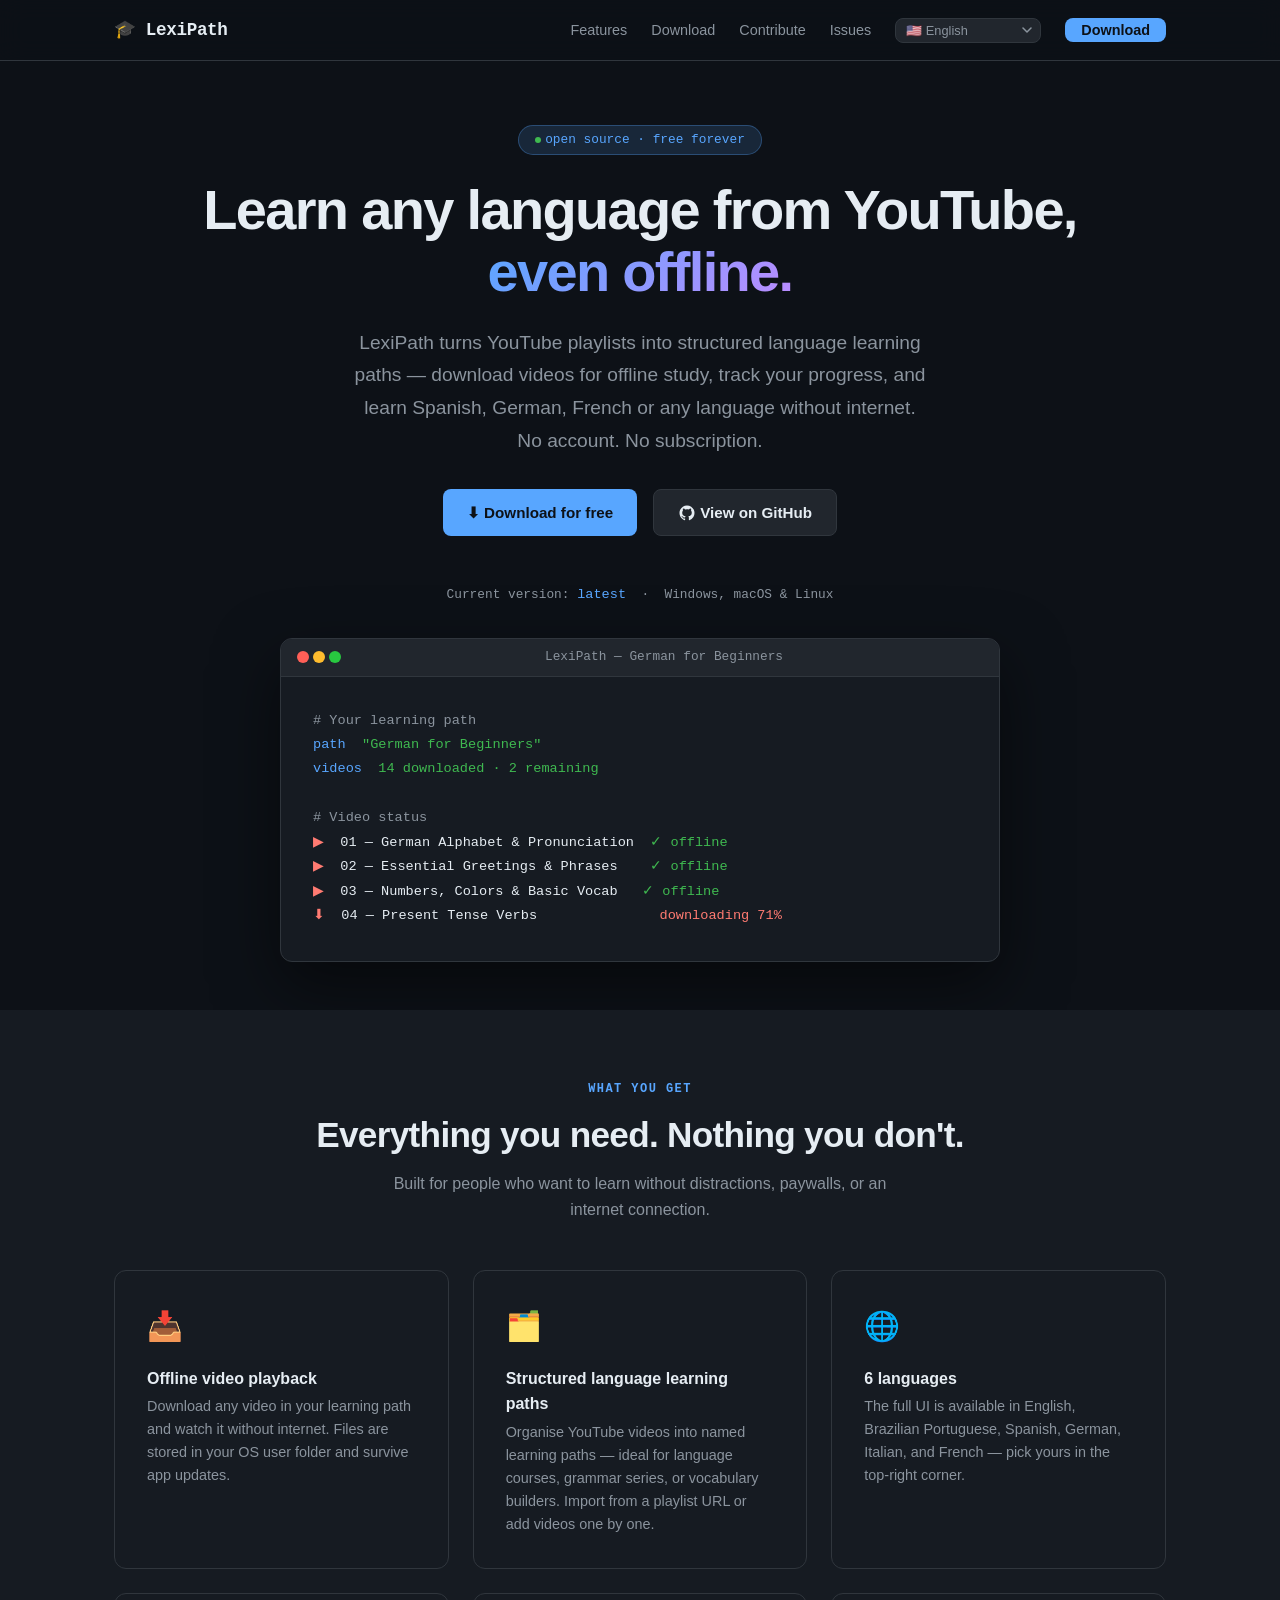
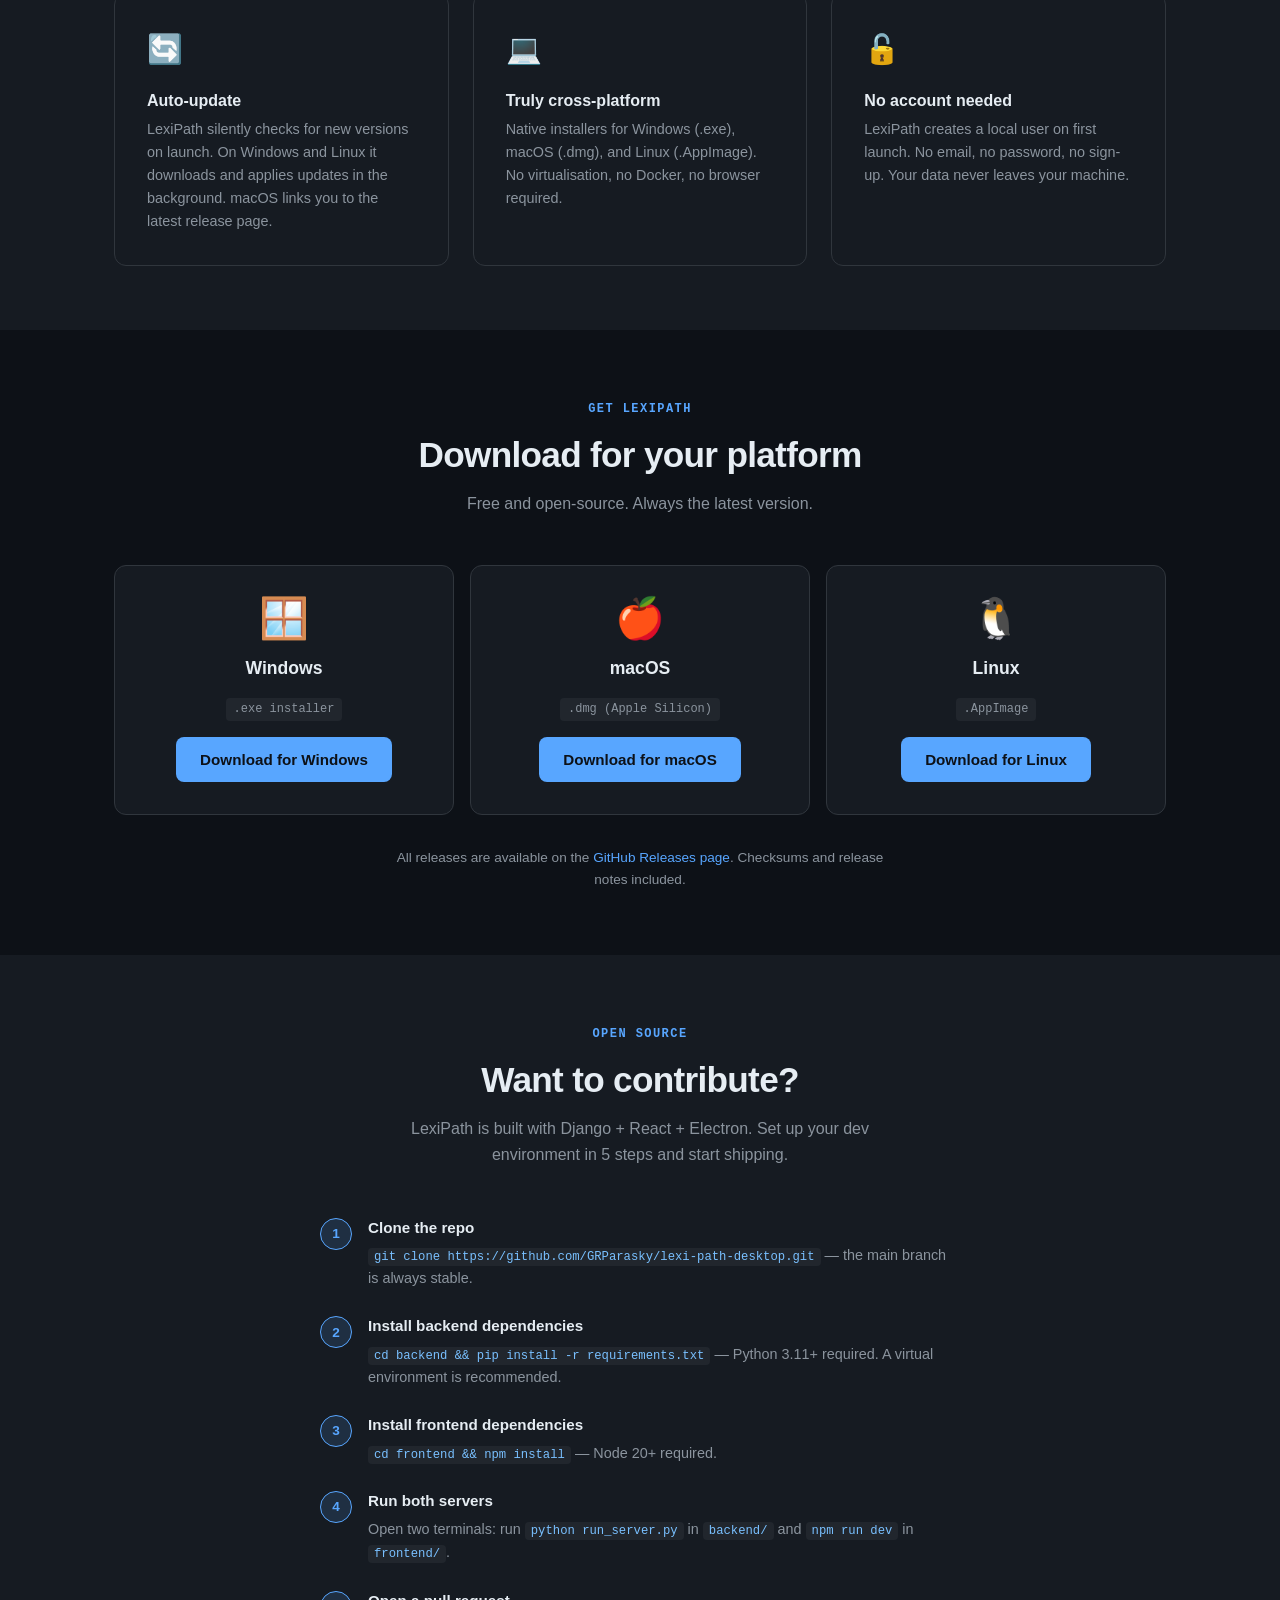
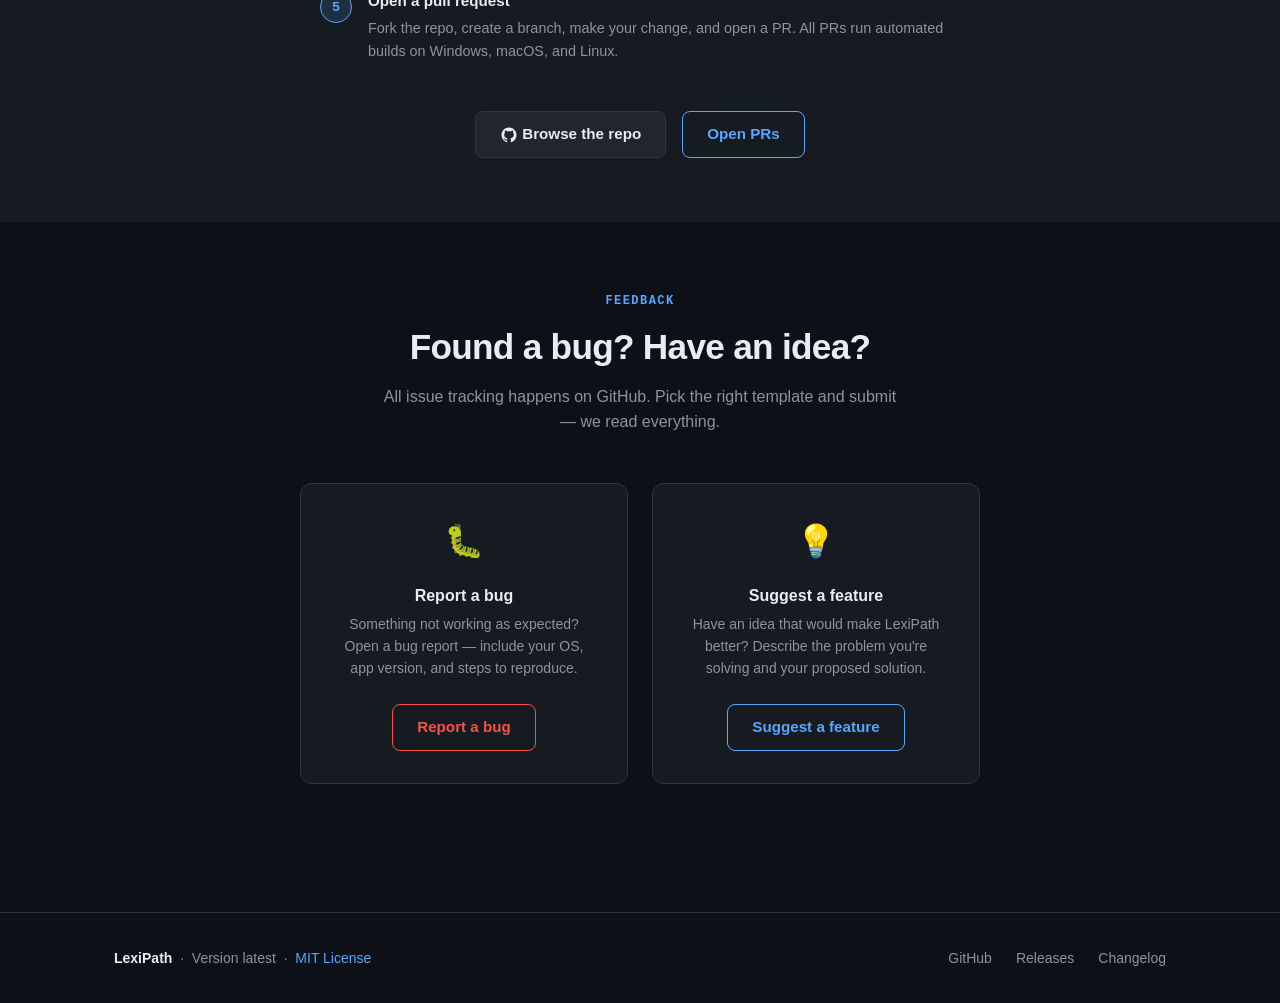
==== commit 1c69ccc1: "fix: Changing hero mockup for the real use case: study of languages" ====
--- a/index.html
+++ b/index.html
@@ -213,23 +213,23 @@
         </p>
 
         <div class="hero-mockup" role="img"
-             aria-label="LexiPath app interface showing a learning path with downloaded videos">
+             aria-label="LexiPath app interface showing a German language learning path with downloaded videos">
           <div class="mockup-bar" aria-hidden="true">
             <span class="mockup-dot"></span>
             <span class="mockup-dot"></span>
             <span class="mockup-dot"></span>
-            <span class="mockup-title">LexiPath — Python Fundamentals</span>
+            <span class="mockup-title">LexiPath — German for Beginners</span>
           </div>
           <div class="mockup-body" aria-hidden="true">
             <p class="line-comment"># Your learning path</p>
-            <p><span class="line-key">path</span>   &nbsp;<span class="line-value">"Python Fundamentals"</span></p>
-            <p><span class="line-key">videos</span> &nbsp;<span class="line-value">12 downloaded · 3 remaining</span></p>
+            <p><span class="line-key">path</span>   &nbsp;<span class="line-value">"German for Beginners"</span></p>
+            <p><span class="line-key">videos</span> &nbsp;<span class="line-value">14 downloaded · 2 remaining</span></p>
             <br />
             <p class="line-comment"># Video status</p>
-            <p><span class="line-label">▶</span>&nbsp; 01 — Introduction to Python&nbsp;&nbsp;&nbsp;&nbsp;&nbsp;<span class="line-value">✓ offline</span></p>
-            <p><span class="line-label">▶</span>&nbsp; 02 — Variables and Data Types&nbsp;&nbsp;<span class="line-value">✓ offline</span></p>
-            <p><span class="line-label">▶</span>&nbsp; 03 — Control Flow&nbsp;&nbsp;&nbsp;&nbsp;&nbsp;&nbsp;&nbsp;&nbsp;&nbsp;&nbsp;&nbsp;&nbsp;&nbsp;&nbsp;&nbsp;<span class="line-value">✓ offline</span></p>
-            <p><span class="line-label">⬇</span>&nbsp; 04 — Functions&nbsp;&nbsp;&nbsp;&nbsp;&nbsp;&nbsp;&nbsp;&nbsp;&nbsp;&nbsp;&nbsp;&nbsp;&nbsp;&nbsp;&nbsp;&nbsp;&nbsp;&nbsp;<span class="line-label">downloading 67%</span></p>
+            <p><span class="line-label">▶</span>&nbsp; 01 — German Alphabet &amp; Pronunciation&nbsp;&nbsp;<span class="line-value">✓ offline</span></p>
+            <p><span class="line-label">▶</span>&nbsp; 02 — Essential Greetings &amp; Phrases&nbsp;&nbsp;&nbsp;&nbsp;<span class="line-value">✓ offline</span></p>
+            <p><span class="line-label">▶</span>&nbsp; 03 — Numbers, Colors &amp; Basic Vocab&nbsp;&nbsp;&nbsp;<span class="line-value">✓ offline</span></p>
+            <p><span class="line-label">⬇</span>&nbsp; 04 — Present Tense Verbs&nbsp;&nbsp;&nbsp;&nbsp;&nbsp;&nbsp;&nbsp;&nbsp;&nbsp;&nbsp;&nbsp;&nbsp;&nbsp;&nbsp;&nbsp;<span class="line-label">downloading 71%</span></p>
           </div>
         </div>
 
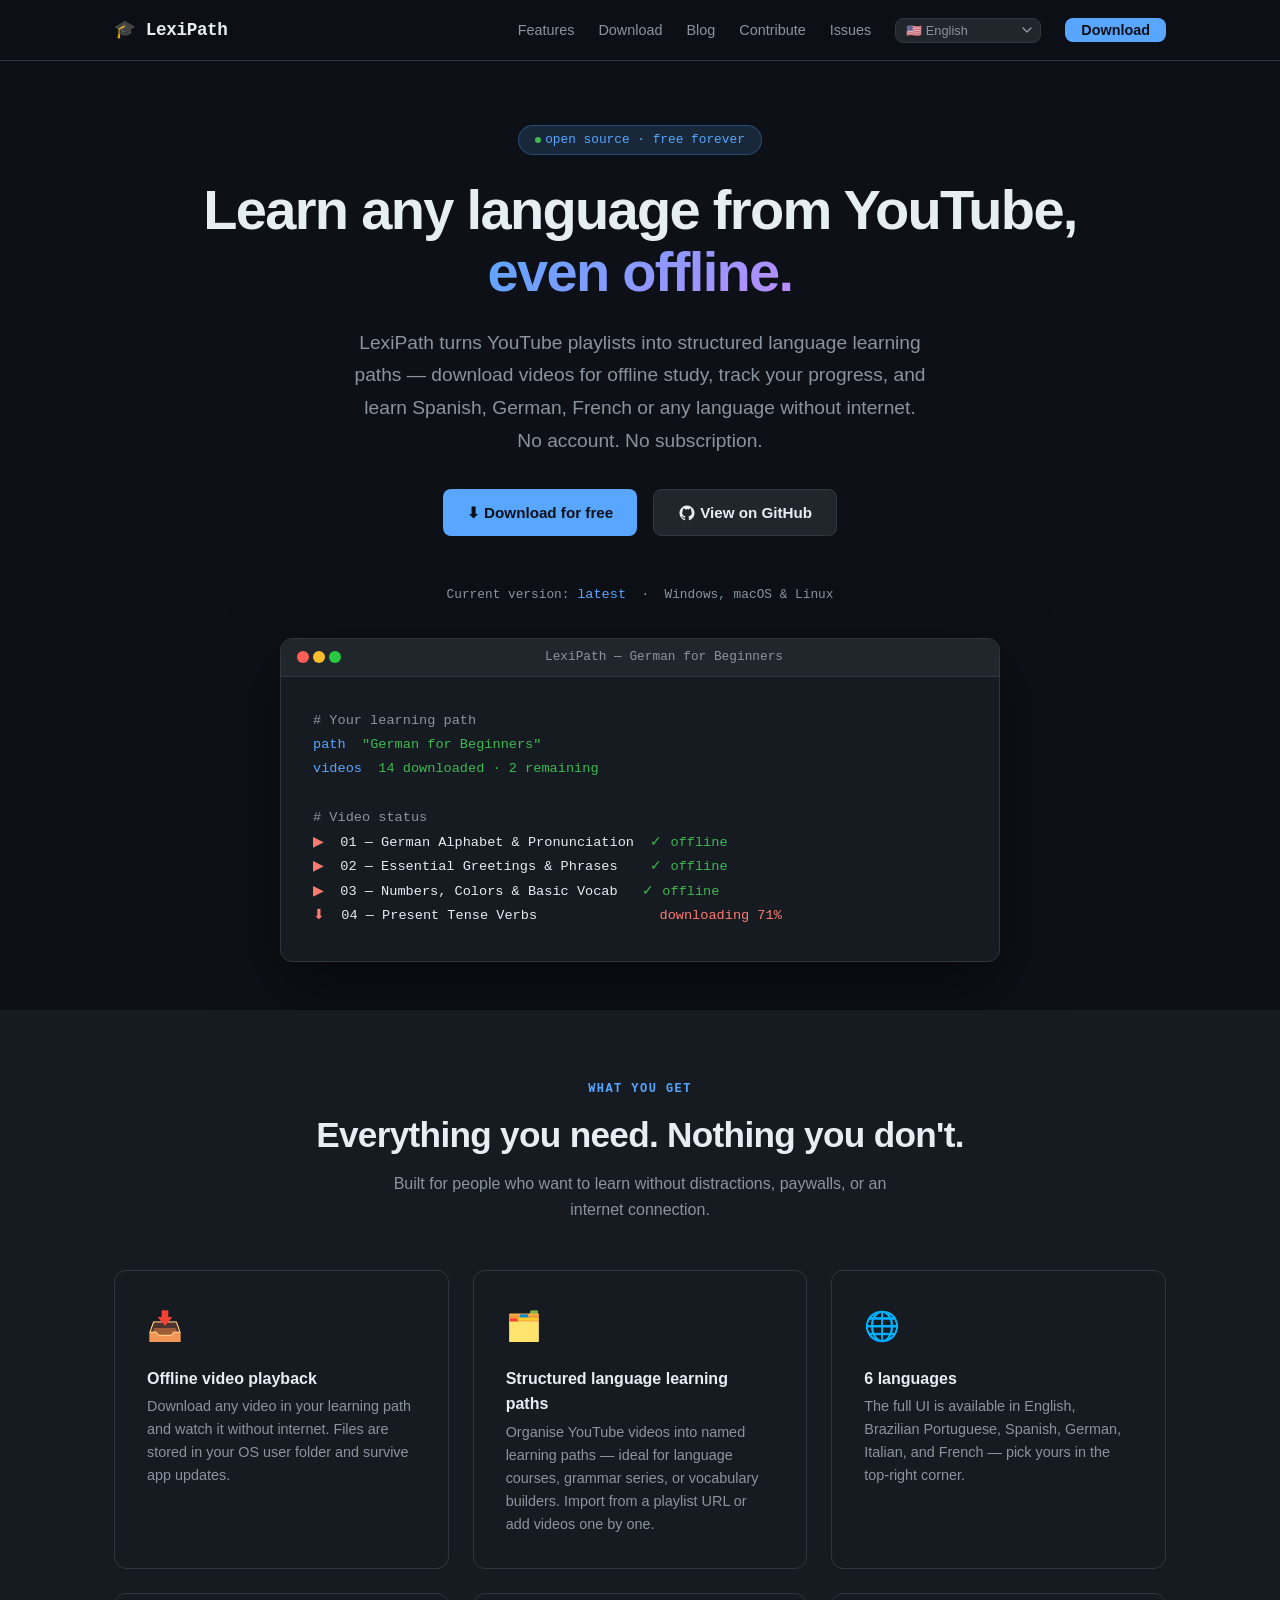
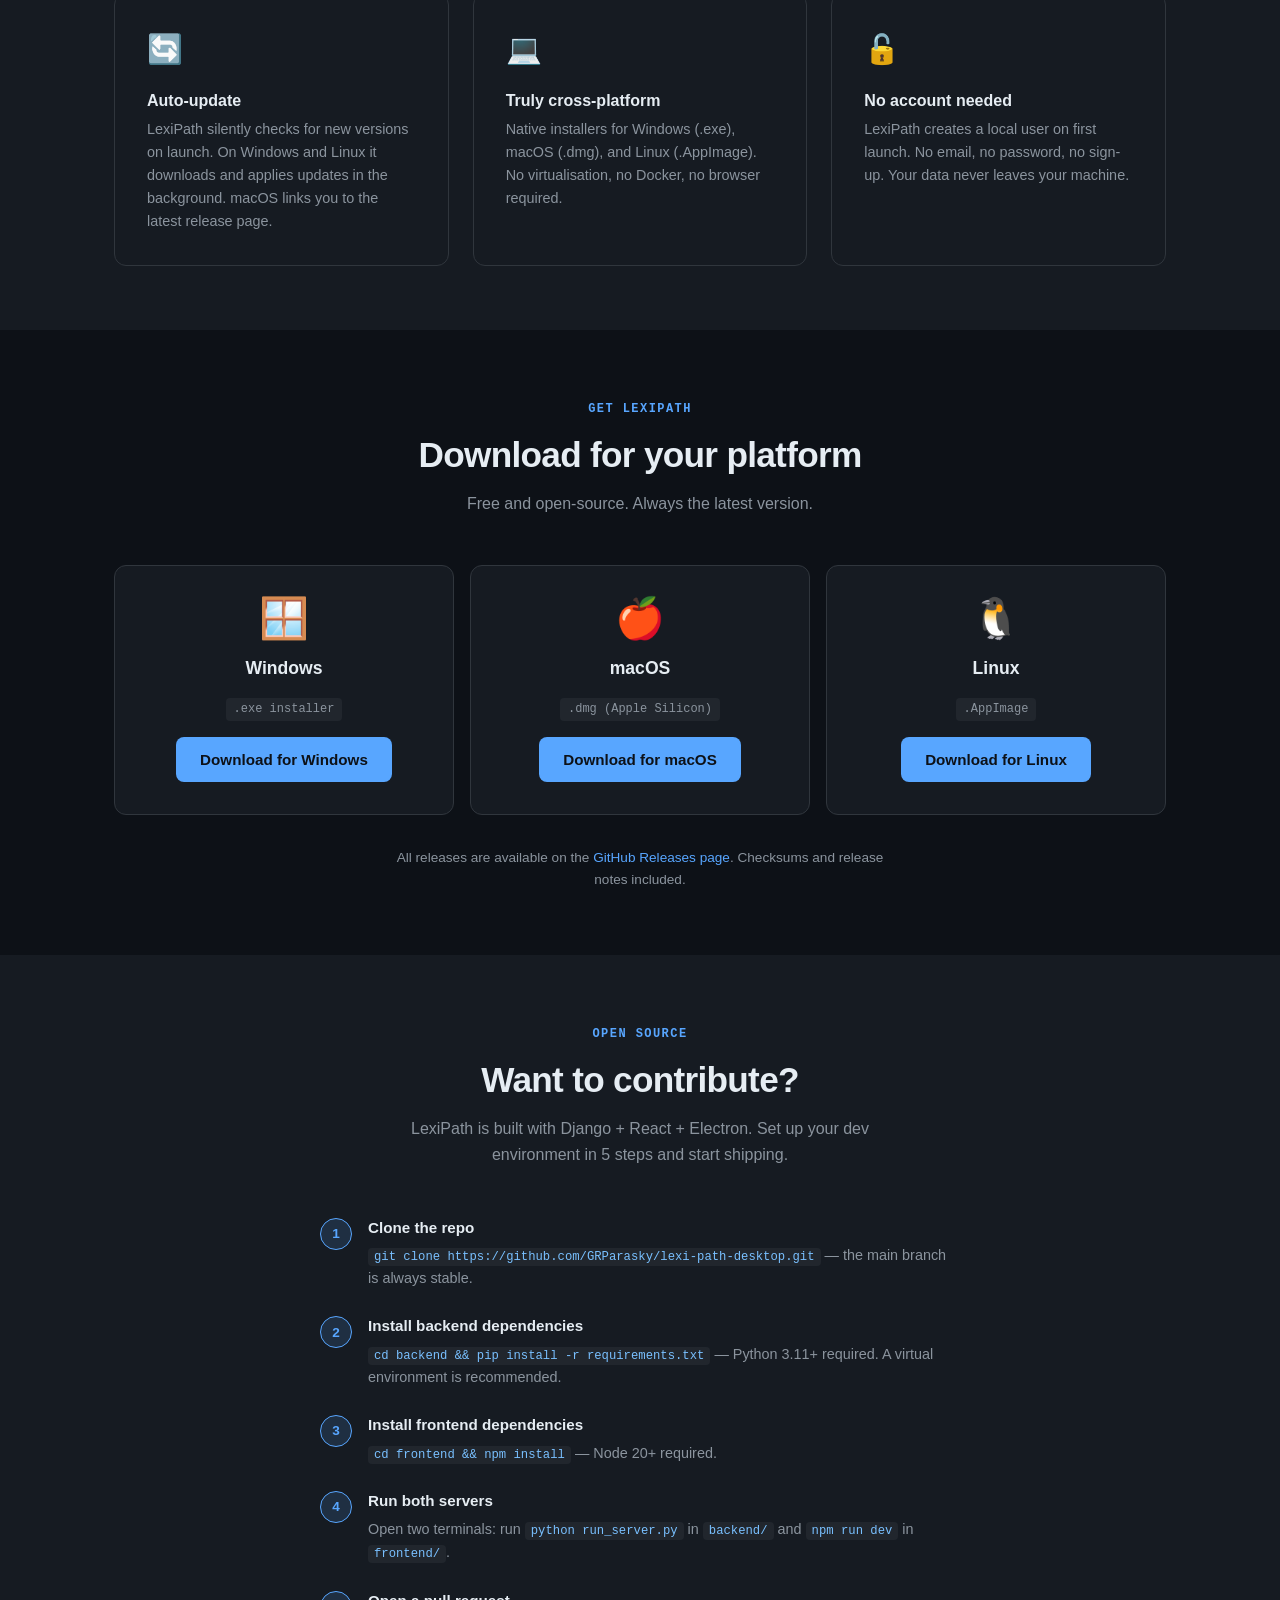
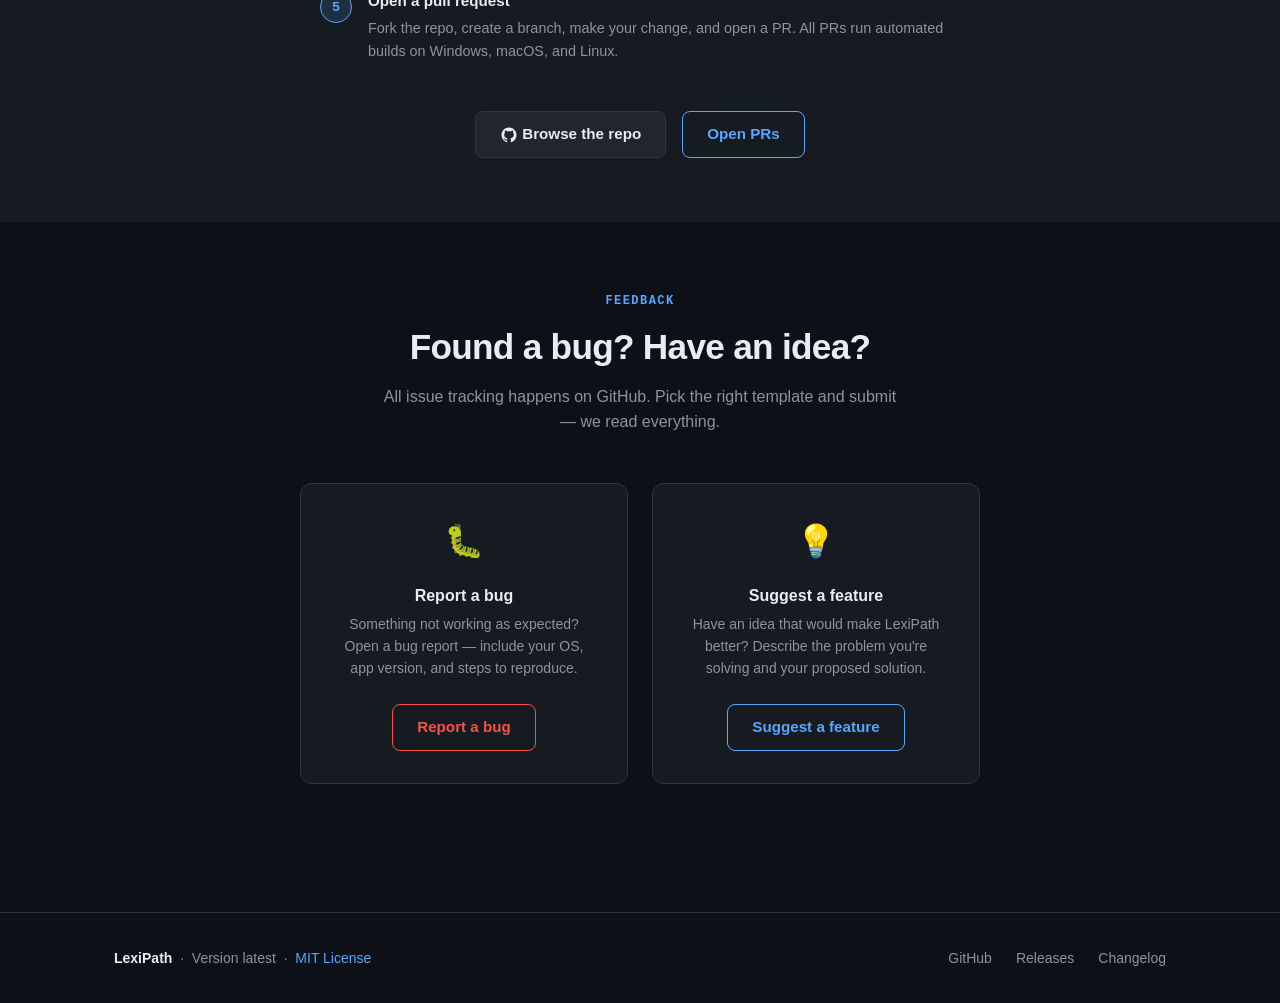
==== commit 495c0557: "feat: Adding sitemap.xml for indexing all pages of the site and creating a Blog section" ====
--- a/index.html
+++ b/index.html
@@ -147,6 +147,7 @@
         <ul id="nav-links" class="nav-links" role="list">
           <li><a href="#features"     data-i18n="nav.features">Features</a></li>
           <li><a href="#download"     data-i18n="nav.download">Download</a></li>
+          <li><a href="blog/"         data-i18n="nav.blog">Blog</a></li>
           <li><a href="#contributors" data-i18n="nav.contribute">Contribute</a></li>
           <li><a href="#issues"       data-i18n="nav.issues">Issues</a></li>
           <li class="nav-lang-item">
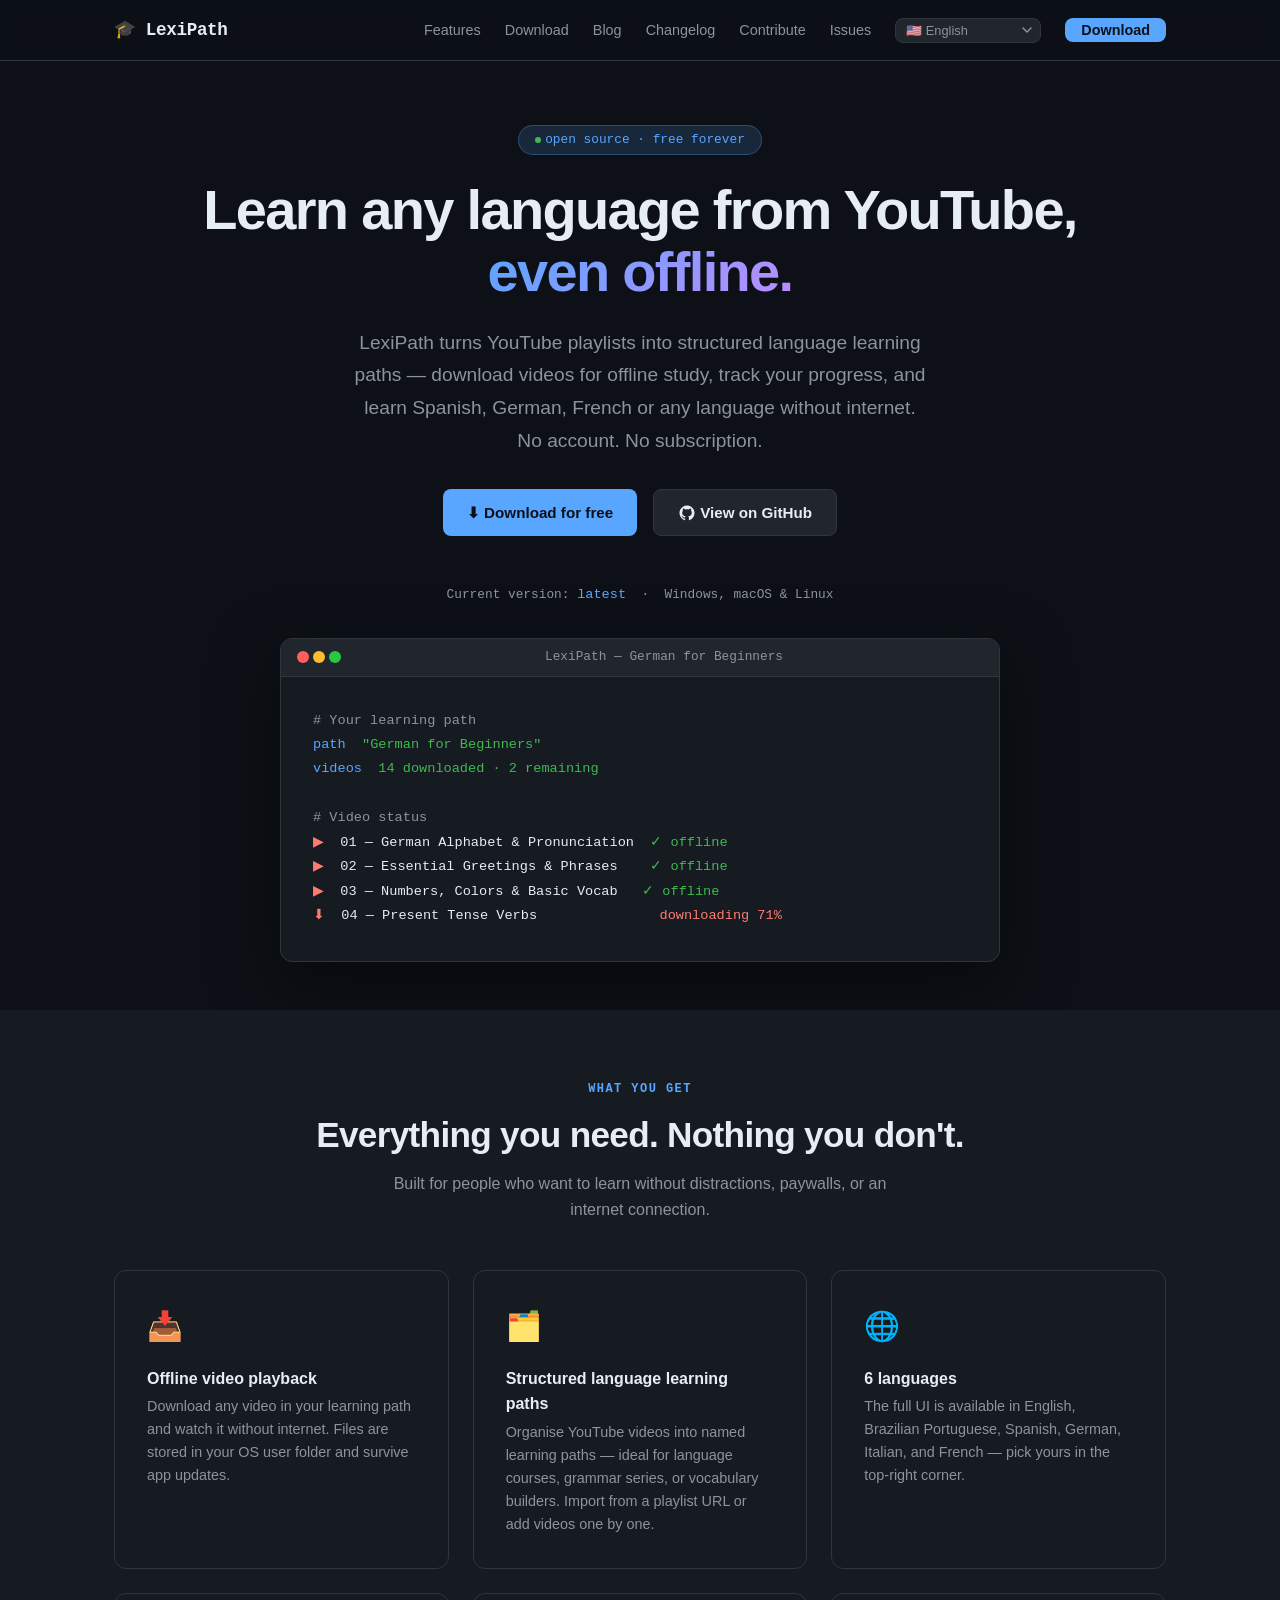
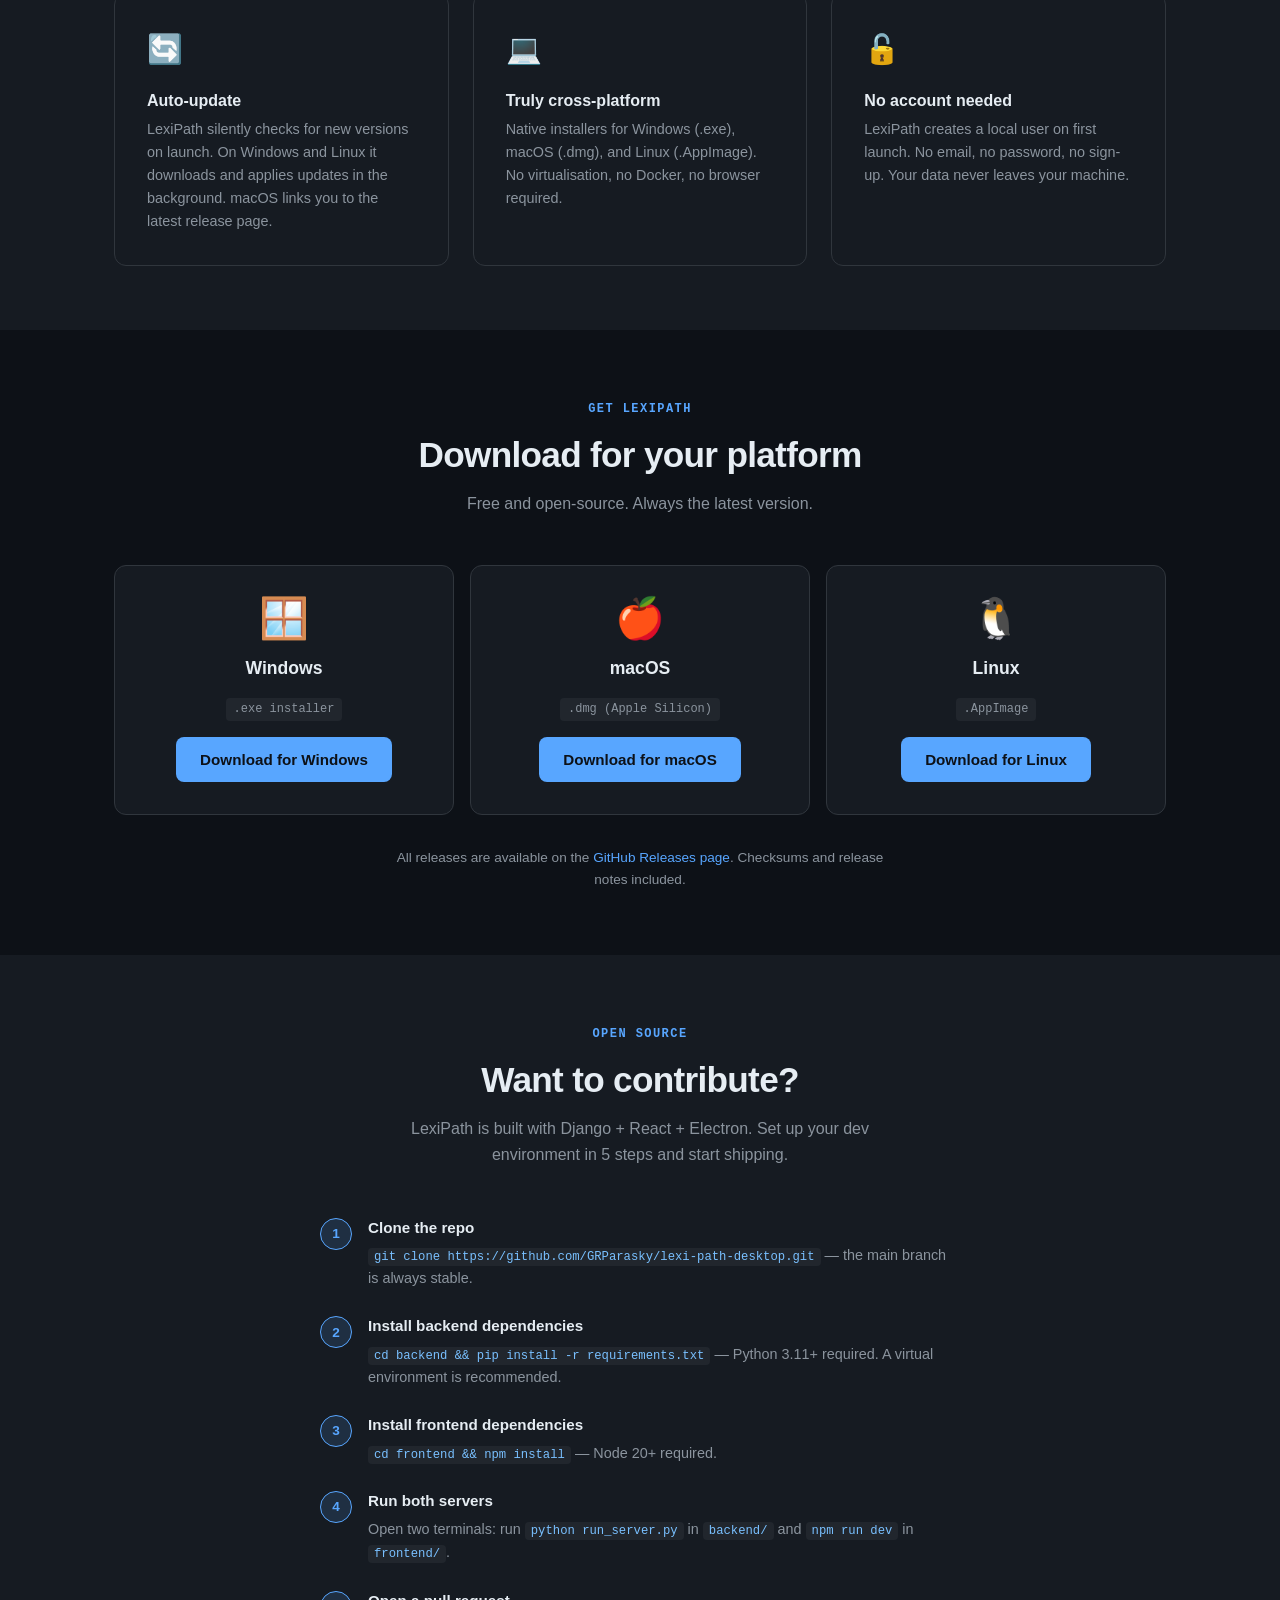
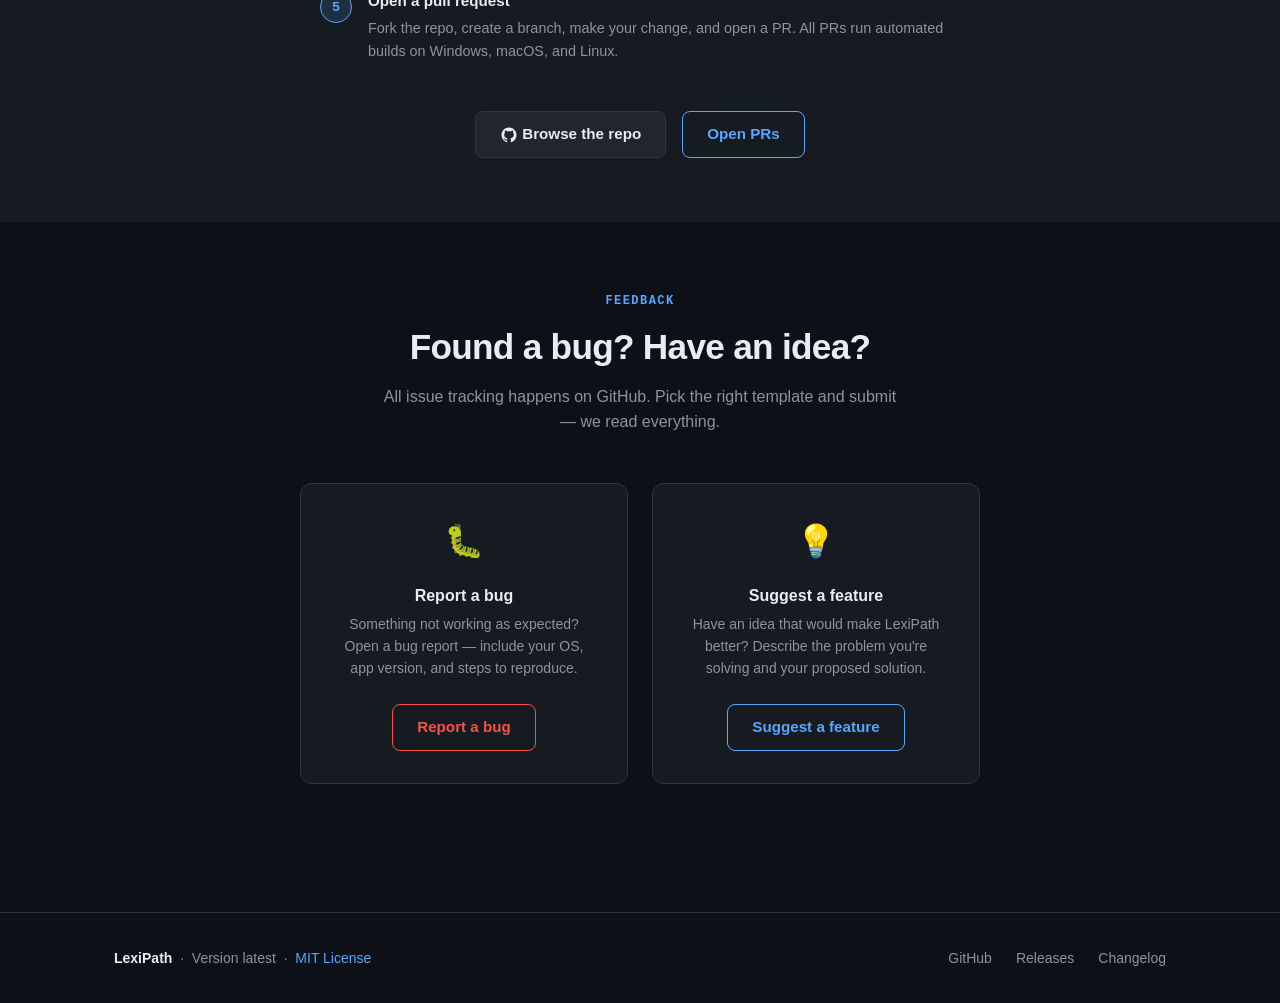
==== commit 8d9e590e: "fix: Changelog section now points to a dedicated page" ====
--- a/index.html
+++ b/index.html
@@ -8,6 +8,8 @@
   <meta name="description"
         content="LexiPath is a free desktop app for language learning from YouTube. Build structured learning paths, download videos for offline study, and learn Spanish, German, French or any language — no account needed. Windows, macOS &amp; Linux." />
   <link rel="canonical" href="https://grparasky.github.io/lexi-path-site/" />
+
+  <meta name="google-site-verification" content="3VoXbo8cFuNnhsZnAc7vN3tq49bJ6YeFh1thhnF31gk" />
 
   <meta property="og:type"        content="website" />
   <meta property="og:url"         content="https://grparasky.github.io/lexi-path-site/" />
@@ -148,6 +150,7 @@
           <li><a href="#features"     data-i18n="nav.features">Features</a></li>
           <li><a href="#download"     data-i18n="nav.download">Download</a></li>
           <li><a href="blog/"         data-i18n="nav.blog">Blog</a></li>
+          <li><a href="changelog.html" data-i18n="nav.changelog">Changelog</a></li>
           <li><a href="#contributors" data-i18n="nav.contribute">Contribute</a></li>
           <li><a href="#issues"       data-i18n="nav.issues">Issues</a></li>
           <li class="nav-lang-item">
@@ -499,7 +502,7 @@
       <ul class="footer-links" role="list">
         <li><a href="https://github.com/GRParasky/lexi-path-desktop" target="_blank" rel="noopener noreferrer">GitHub</a></li>
         <li><a href="https://github.com/GRParasky/lexi-path-desktop/releases" target="_blank" rel="noopener noreferrer">Releases</a></li>
-        <li><a href="https://github.com/GRParasky/lexi-path-desktop/blob/master/CHANGELOG.md" target="_blank" rel="noopener noreferrer">Changelog</a></li>
+        <li><a href="changelog.html">Changelog</a></li>
       </ul>
 
     </div>
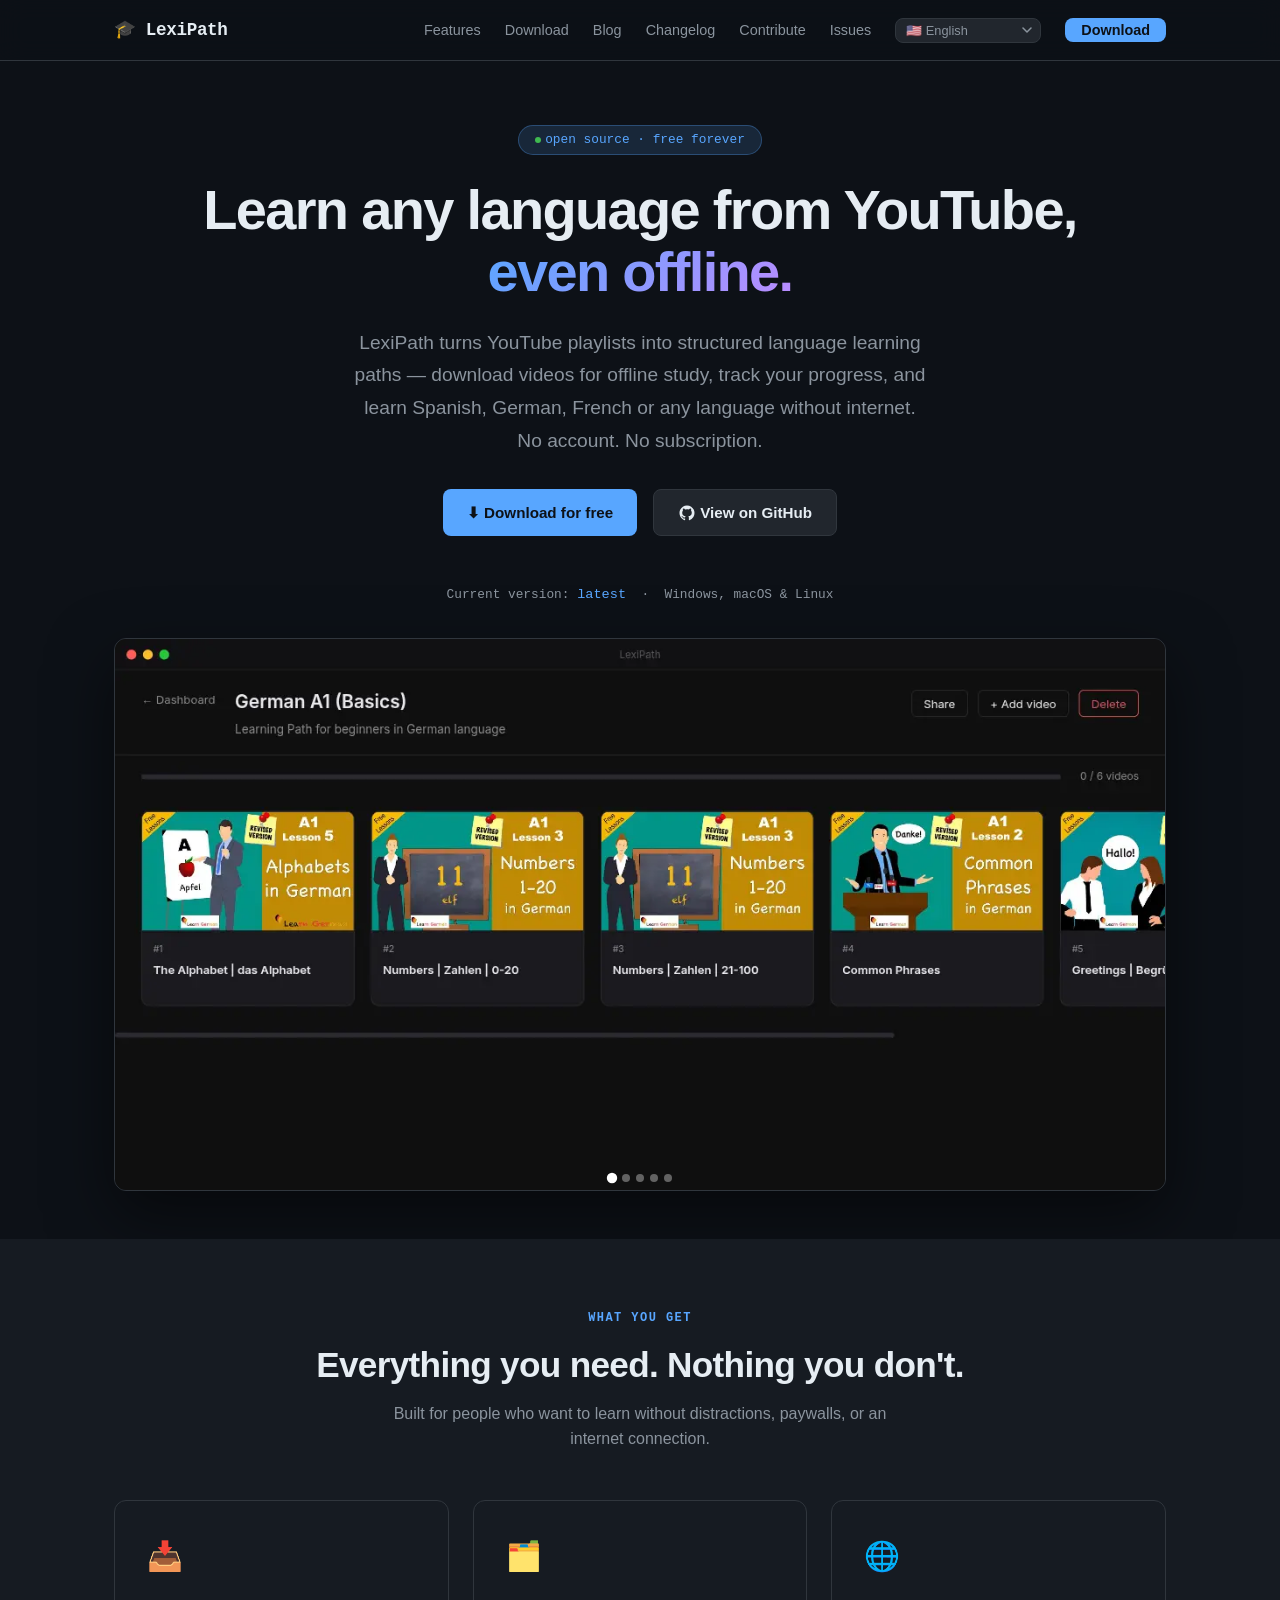
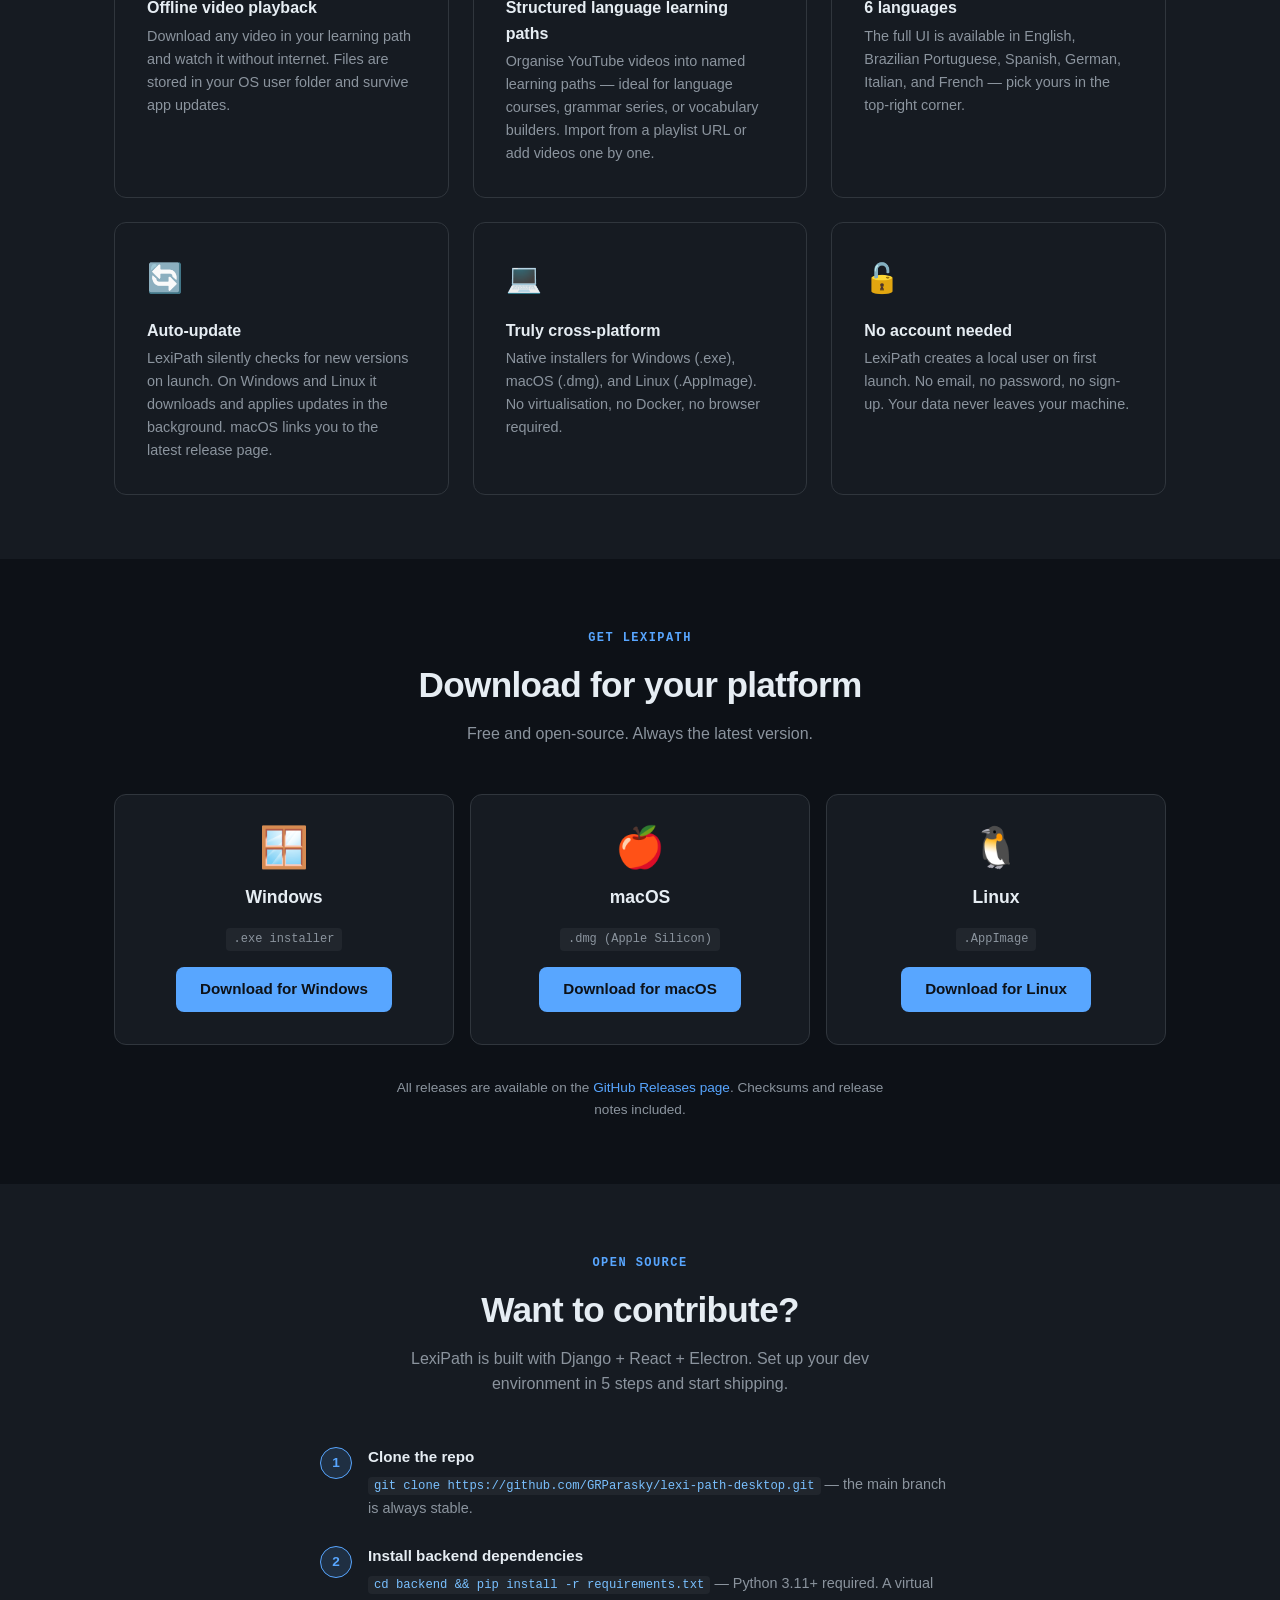
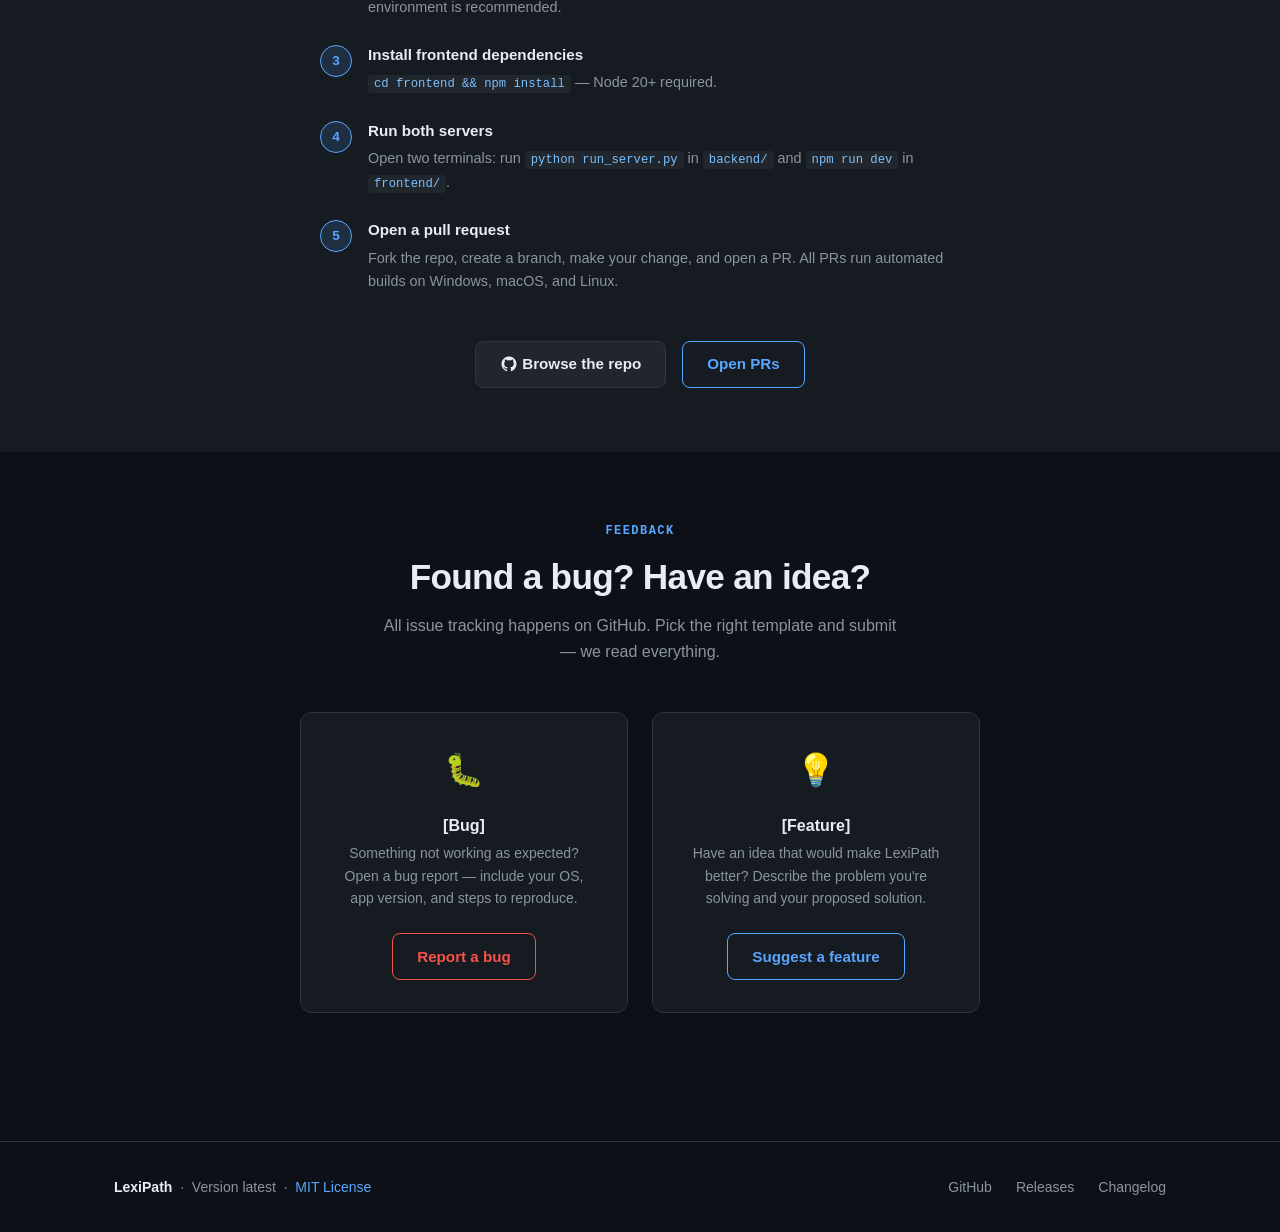
==== commit 73a4f4f7: "feat: Changing .png image files to .webp, adding new feature and fixes in Changelog page and adding " ====
--- a/index.html
+++ b/index.html
@@ -15,7 +15,7 @@
   <meta property="og:url"         content="https://grparasky.github.io/lexi-path-site/" />
   <meta property="og:title"       content="LexiPath — Language Learning App for YouTube, Offline" />
   <meta property="og:description" content="Build structured language learning paths from YouTube playlists. Download videos for offline study. Learn Spanish, German, French and more — free, open-source, no account needed." />
-  <meta property="og:image"       content="https://grparasky.github.io/lexi-path-site/img/og-image.png" />
+  <meta property="og:image"       content="https://grparasky.github.io/lexi-path-site/img/og-image.webp" />
   <meta property="og:image:width"  content="1200" />
   <meta property="og:image:height" content="630" />
   <meta property="og:locale"      content="en_US" />
@@ -24,7 +24,7 @@
   <meta name="twitter:card"        content="summary_large_image" />
   <meta name="twitter:title"       content="LexiPath — Language Learning App for YouTube, Offline" />
   <meta name="twitter:description" content="Build structured language learning paths from YouTube playlists. Download videos for offline study. Learn Spanish, German, French and more — free, open-source, no account needed." />
-  <meta name="twitter:image"       content="https://grparasky.github.io/lexi-path-site/img/og-image.png" />
+  <meta name="twitter:image"       content="https://grparasky.github.io/lexi-path-site/img/og-image.webp" />
 
   <script type="application/ld+json">
   {
@@ -120,7 +120,7 @@
     <nav class="site-nav" aria-label="Main navigation">
       <div class="container nav-inner">
 
-        <a href="#hero" class="nav-logo" aria-label="LexiPath — back to top">
+        <a href="./" class="nav-logo" aria-label="LexiPath — back to home">
           🎓 LexiPath
         </a>
 
@@ -216,26 +216,66 @@
           <span data-i18n="hero.platforms">Windows, macOS &amp; Linux</span>
         </p>
 
-        <div class="hero-mockup" role="img"
-             aria-label="LexiPath app interface showing a German language learning path with downloaded videos">
-          <div class="mockup-bar" aria-hidden="true">
-            <span class="mockup-dot"></span>
-            <span class="mockup-dot"></span>
-            <span class="mockup-dot"></span>
-            <span class="mockup-title">LexiPath — German for Beginners</span>
-          </div>
-          <div class="mockup-body" aria-hidden="true">
-            <p class="line-comment"># Your learning path</p>
-            <p><span class="line-key">path</span>   &nbsp;<span class="line-value">"German for Beginners"</span></p>
-            <p><span class="line-key">videos</span> &nbsp;<span class="line-value">14 downloaded · 2 remaining</span></p>
-            <br />
-            <p class="line-comment"># Video status</p>
-            <p><span class="line-label">▶</span>&nbsp; 01 — German Alphabet &amp; Pronunciation&nbsp;&nbsp;<span class="line-value">✓ offline</span></p>
-            <p><span class="line-label">▶</span>&nbsp; 02 — Essential Greetings &amp; Phrases&nbsp;&nbsp;&nbsp;&nbsp;<span class="line-value">✓ offline</span></p>
-            <p><span class="line-label">▶</span>&nbsp; 03 — Numbers, Colors &amp; Basic Vocab&nbsp;&nbsp;&nbsp;<span class="line-value">✓ offline</span></p>
-            <p><span class="line-label">⬇</span>&nbsp; 04 — Present Tense Verbs&nbsp;&nbsp;&nbsp;&nbsp;&nbsp;&nbsp;&nbsp;&nbsp;&nbsp;&nbsp;&nbsp;&nbsp;&nbsp;&nbsp;&nbsp;<span class="line-label">downloading 71%</span></p>
-          </div>
-        </div>
+        <div class="hero-mockup" role="region" aria-roledescription="carousel" aria-label="LexiPath app screenshots">
+
+          <div class="carousel">
+            <div class="carousel-track" id="carousel-track">
+
+              <div class="carousel-slide" role="group" aria-roledescription="slide" aria-label="1 of 5: German A1 Learning Path">
+                <img src="img/mockup/path-german-a1.webp"
+                     alt="LexiPath showing a German A1 learning path with video thumbnails"
+                     width="720" decoding="async" />
+              </div>
+
+              <div class="carousel-slide" role="group" aria-roledescription="slide" aria-label="2 of 5: Dashboard" aria-hidden="true">
+                <img src="img/mockup/dashboard.webp"
+                     alt="LexiPath dashboard showing multiple language learning paths"
+                     width="720" loading="lazy" decoding="async" />
+              </div>
+
+              <div class="carousel-slide" role="group" aria-roledescription="slide" aria-label="3 of 5: Offline Download" aria-hidden="true">
+                <img src="img/mockup/path-german-a1-offline.webp"
+                     alt="LexiPath showing a video downloaded for offline viewing"
+                     width="720" loading="lazy" decoding="async" />
+              </div>
+
+              <div class="carousel-slide" role="group" aria-roledescription="slide" aria-label="4 of 5: Progress Tracking" aria-hidden="true">
+                <img src="img/mockup/path-german-a1-progress.webp"
+                     alt="LexiPath showing progress tracking on a German A1 learning path"
+                     width="720" loading="lazy" decoding="async" />
+              </div>
+
+              <div class="carousel-slide" role="group" aria-roledescription="slide" aria-label="5 of 5: Theater Mode" aria-hidden="true">
+                <img src="img/mockup/theater-mode.webp"
+                     alt="LexiPath theater mode with in-app video playback"
+                     width="720" loading="lazy" decoding="async" />
+              </div>
+
+            </div><!-- /.carousel-track -->
+
+            <button class="carousel-btn carousel-btn--prev" id="carousel-prev" aria-label="Previous screenshot">
+              <svg width="20" height="20" viewBox="0 0 24 24" fill="none" stroke="currentColor"
+                   stroke-width="2.5" stroke-linecap="round" stroke-linejoin="round" aria-hidden="true">
+                <polyline points="15 18 9 12 15 6"/>
+              </svg>
+            </button>
+            <button class="carousel-btn carousel-btn--next" id="carousel-next" aria-label="Next screenshot">
+              <svg width="20" height="20" viewBox="0 0 24 24" fill="none" stroke="currentColor"
+                   stroke-width="2.5" stroke-linecap="round" stroke-linejoin="round" aria-hidden="true">
+                <polyline points="9 18 15 12 9 6"/>
+              </svg>
+            </button>
+
+            <div class="carousel-dots" role="tablist" aria-label="Screenshot navigation">
+              <button class="carousel-dot" role="tab" aria-selected="true"  aria-label="Screenshot 1: German A1 Learning Path" data-index="0"></button>
+              <button class="carousel-dot" role="tab" aria-selected="false" aria-label="Screenshot 2: Dashboard"               data-index="1"></button>
+              <button class="carousel-dot" role="tab" aria-selected="false" aria-label="Screenshot 3: Offline Download"        data-index="2"></button>
+              <button class="carousel-dot" role="tab" aria-selected="false" aria-label="Screenshot 4: Progress Tracking"       data-index="3"></button>
+              <button class="carousel-dot" role="tab" aria-selected="false" aria-label="Screenshot 5: Theater Mode"            data-index="4"></button>
+            </div>
+
+          </div><!-- /.carousel -->
+        </div><!-- /.hero-mockup -->
 
       </div>
     </section>
@@ -454,7 +494,8 @@
             <span class="issue-icon" aria-hidden="true">🐛</span>
             <h3 data-i18n="issues.bug.title">Report a bug</h3>
             <p data-i18n="issues.bug.desc">Something not working as expected? Open a bug report — include your OS, app version, and steps to reproduce.</p>
-            <a href="https://github.com/GRParasky/lexi-path-desktop/issues/new?template=bug_report.md"
+            <a id="issue-bug-btn"
+               href="https://github.com/GRParasky/lexi-path-desktop/issues/new?labels=bug"
                class="btn btn-danger"
                target="_blank"
                rel="noopener noreferrer"
@@ -468,7 +509,8 @@
             <span class="issue-icon" aria-hidden="true">💡</span>
             <h3 data-i18n="issues.feature.title">Suggest a feature</h3>
             <p data-i18n="issues.feature.desc">Have an idea that would make LexiPath better? Describe the problem you're solving and your proposed solution.</p>
-            <a href="https://github.com/GRParasky/lexi-path-desktop/issues/new?template=feature_request.md"
+            <a id="issue-feature-btn"
+               href="https://github.com/GRParasky/lexi-path-desktop/issues/new?labels=enhancement"
                class="btn btn-ghost"
                target="_blank"
                rel="noopener noreferrer"
--- a/style.css
+++ b/style.css
@@ -300,56 +300,95 @@
   color: var(--accent);
 }
 
-/* Mock terminal window to replace a screenshot */
+/* App screenshot window */
 .hero-mockup {
   background-color: var(--bg-surface);
   border: 1px solid var(--border);
   border-radius: var(--border-radius-lg);
-  max-width: 720px;
-  margin-inline: auto;
+  width: 100%;
   overflow: hidden;
   box-shadow: 0 24px 64px rgba(0, 0, 0, 0.5);
 }
 
-.mockup-bar {
+/* ── Carousel ── */
+.carousel {
+  position: relative;
+  overflow: hidden;
+}
+
+.carousel-track {
+  display: flex;
+  transition: transform 0.4s cubic-bezier(0.4, 0, 0.2, 1);
+  will-change: transform;
+}
+
+.carousel-slide {
+  flex-shrink: 0;
+  /* width is set to the carousel's pixel width via JS */
+}
+
+.carousel-slide img {
+  display: block;
+  width: 100%;
+  height: auto;
+}
+
+.carousel-btn {
+  position: absolute;
+  top: 50%;
+  transform: translateY(-50%);
+  background-color: rgba(0, 0, 0, 0.55);
+  border: 1px solid rgba(255, 255, 255, 0.12);
+  border-radius: 50%;
+  color: #fff;
+  width: 36px;
+  height: 36px;
   display: flex;
   align-items: center;
-  gap: var(--space-xs);
-  padding: var(--space-sm) var(--space-md);
-  background-color: var(--bg-elevated);
-  border-bottom: 1px solid var(--border);
-}
-
-.mockup-dot {
-  width: 12px;
-  height: 12px;
+  justify-content: center;
+  cursor: pointer;
+  opacity: 0;
+  transition: opacity 0.2s, background-color 0.2s;
+  z-index: 2;
+}
+
+.carousel:hover .carousel-btn,
+.carousel-btn:focus-visible {
+  opacity: 1;
+}
+
+.carousel-btn:hover {
+  background-color: rgba(0, 0, 0, 0.8);
+}
+
+.carousel-btn--prev { left: var(--space-sm); }
+.carousel-btn--next { right: var(--space-sm); }
+
+.carousel-dots {
+  position: absolute;
+  bottom: var(--space-sm);
+  left: 50%;
+  transform: translateX(-50%);
+  display: flex;
+  gap: 6px;
+  z-index: 2;
+}
+
+.carousel-dot {
+  width: 8px;
+  height: 8px;
   border-radius: 50%;
-}
-
-.mockup-dot:nth-child(1) { background-color: #ff5f57; }
-.mockup-dot:nth-child(2) { background-color: #febc2e; }
-.mockup-dot:nth-child(3) { background-color: #28c840; }
-
-.mockup-title {
-  flex: 1;
-  text-align: center;
-  font-size: 0.8rem;
-  color: var(--text-muted);
-  font-family: var(--font-mono);
-}
-
-.mockup-body {
-  padding: var(--space-xl);
-  font-family: var(--font-mono);
-  font-size: 0.85rem;
-  line-height: 1.8;
-  text-align: left;
-}
-
-.mockup-body .line-comment { color: var(--text-muted); }
-.mockup-body .line-key     { color: var(--accent); }
-.mockup-body .line-value   { color: var(--green); }
-.mockup-body .line-label   { color: #ff7b72; }
+  border: none;
+  background-color: rgba(255, 255, 255, 0.35);
+  cursor: pointer;
+  padding: 0;
+  transition: background-color 0.2s, transform 0.2s;
+}
+
+.carousel-dot[aria-selected="true"] {
+  background-color: #fff;
+  transform: scale(1.3);
+}
 
 /* -----------------------------------------------------------
    6. BUTTONS
